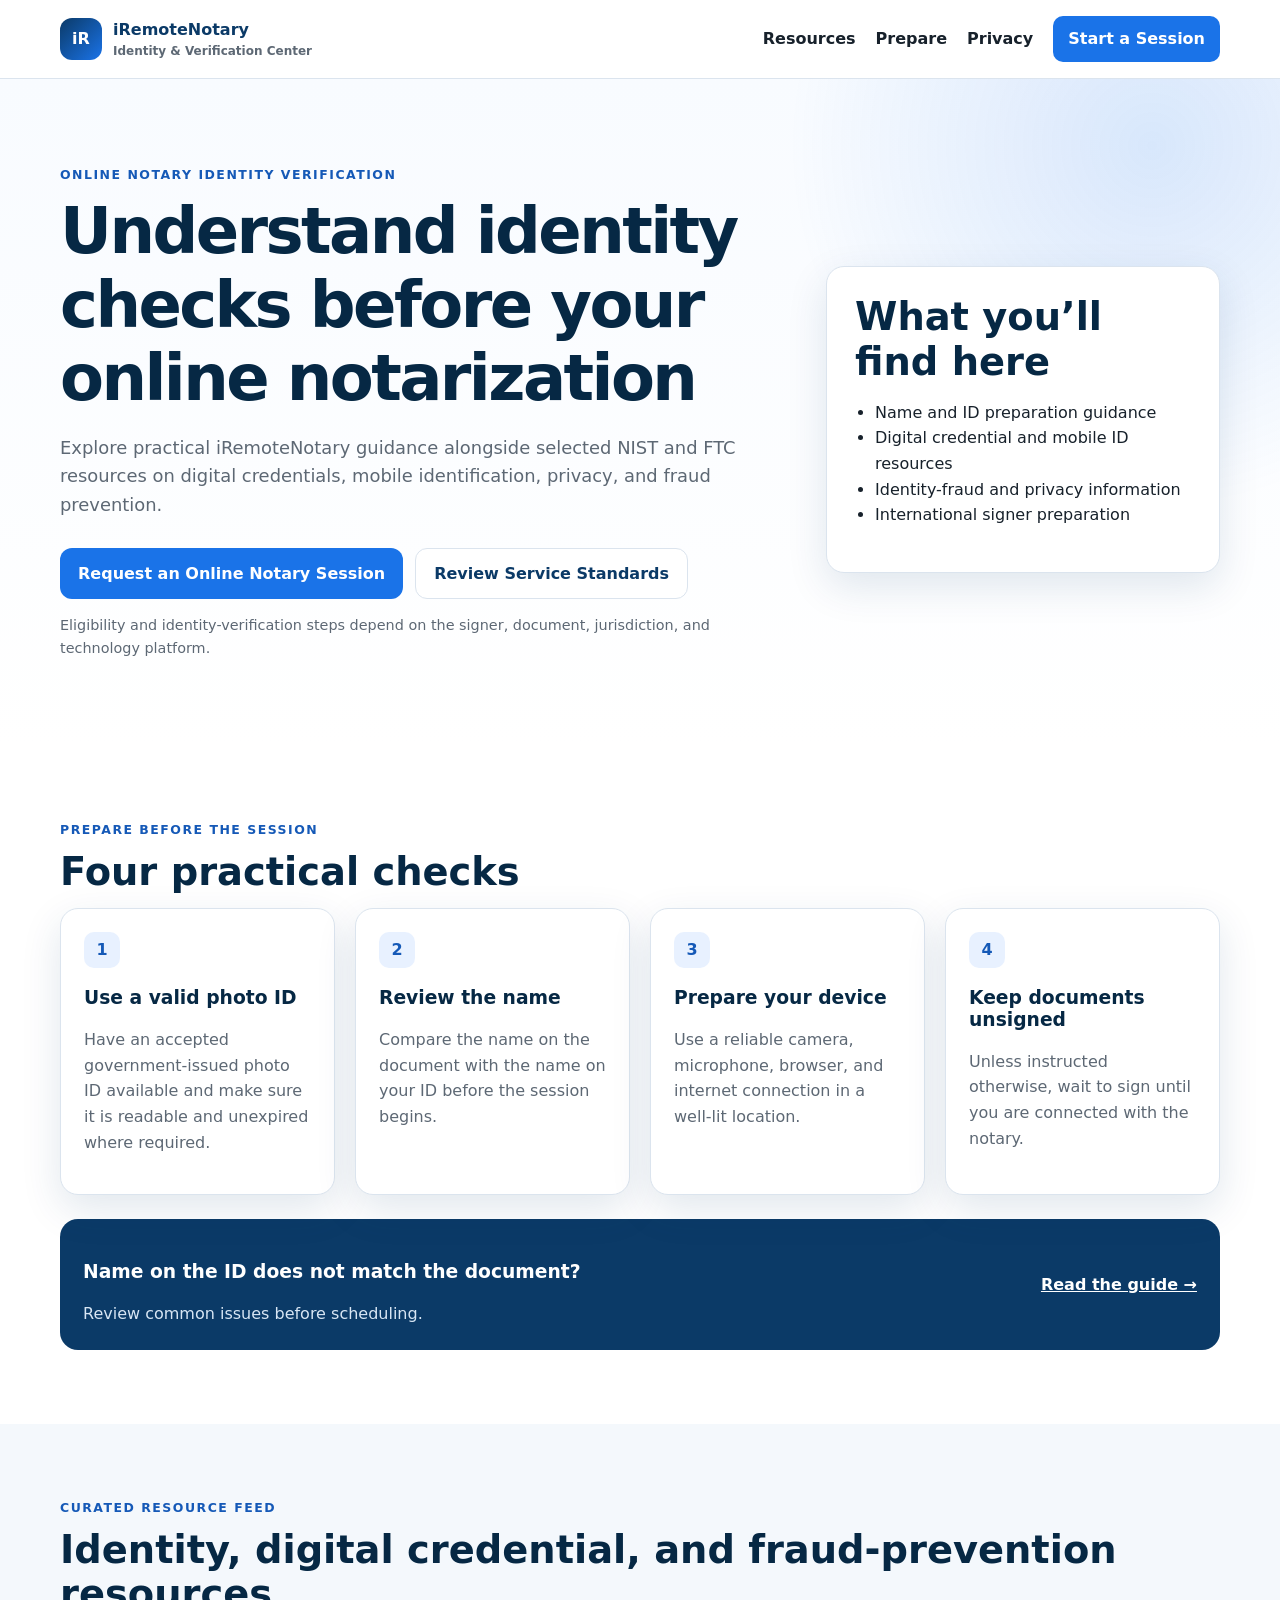
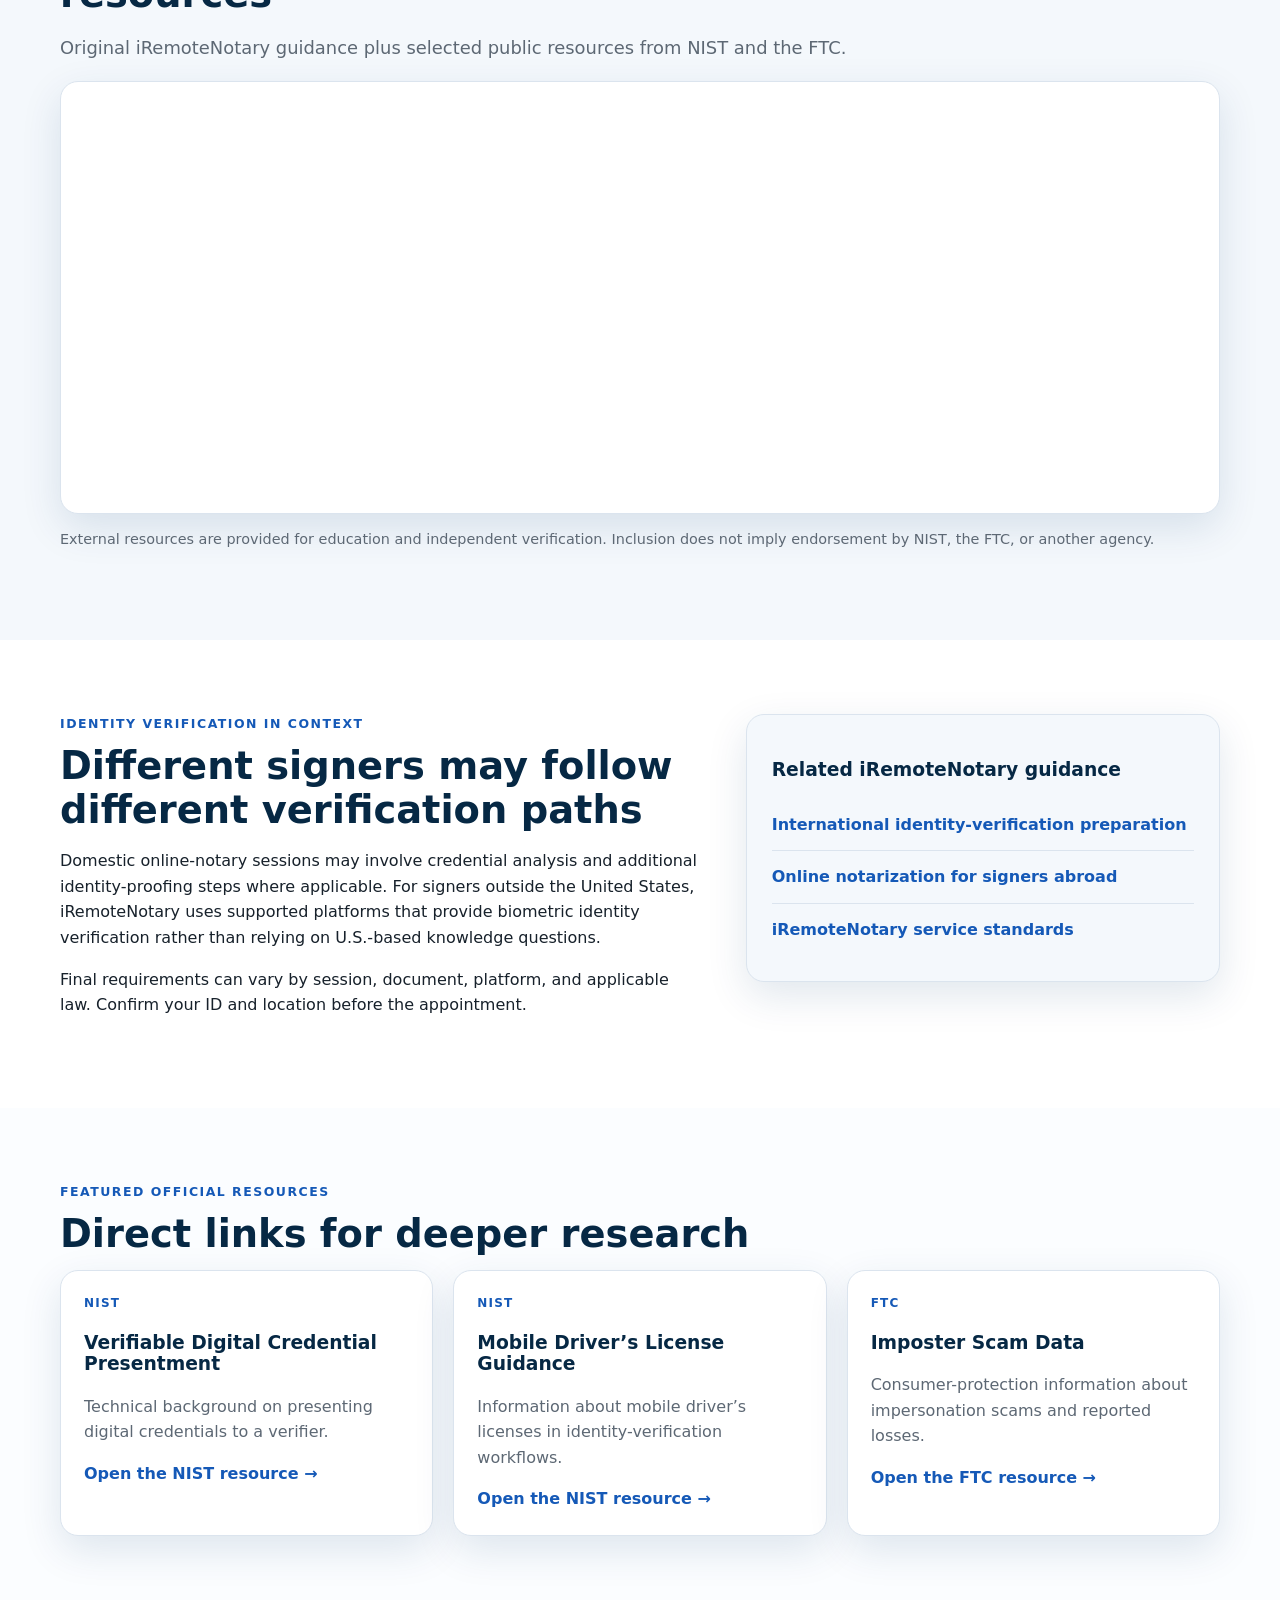
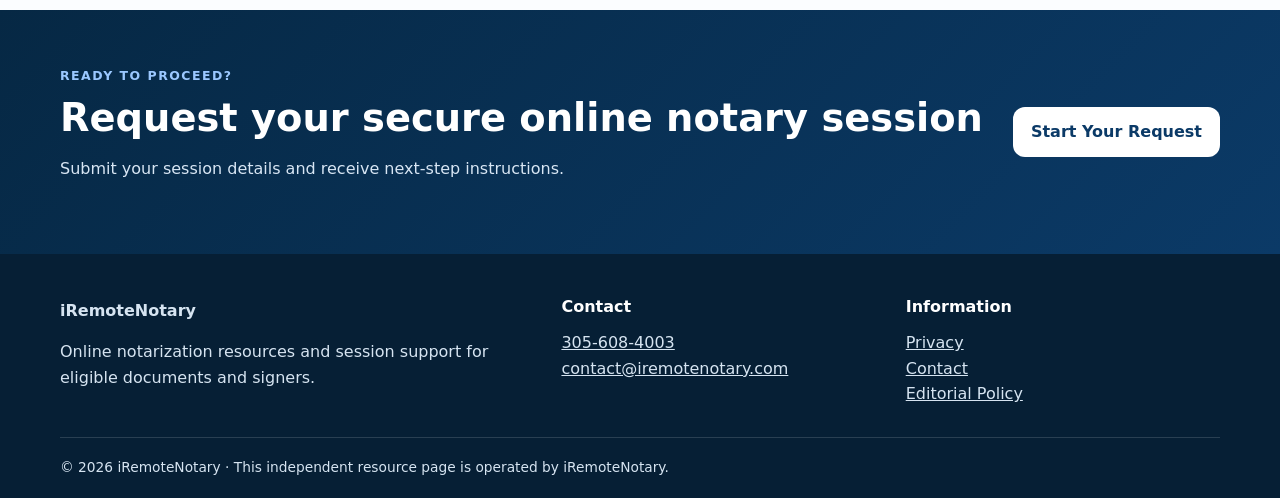
==== index.html @ 8f4cf766 "Recover live Netlify Identity Verification Center Co-authored-by: Cursor <cursoragent@cursor.com>" ====
<!doctype html>
<html lang="en">
<head>
<meta charset="utf-8"><meta name="viewport" content="width=device-width,initial-scale=1">
<title>Online Notary Identity Verification Resources | iRemoteNotary</title>
<meta name="description" content="Curated identity-verification, digital credential, fraud-prevention, and online-notary resources from iRemoteNotary, NIST, and the FTC.">
<meta name="robots" content="index,follow,max-image-preview:large"><link rel="canonical" href="https://iremotenotary-identity-verification.netlify.app/">
<meta property="og:type" content="website"><meta property="og:title" content="Online Notary Identity Verification Resources"><meta property="og:description" content="Curated online-notary identity, digital credential, and fraud-prevention resources."><meta property="og:url" content="https://iremotenotary-identity-verification.netlify.app/"><meta property="og:site_name" content="iRemoteNotary Identity & Verification Center">
<meta name="theme-color" content="#0b3a67"><link rel="icon" href="/favicon.svg" type="image/svg+xml"><link rel="stylesheet" href="/styles.css">
<script type='text/javascript' src='https://api.netlify.com/[base64]'></script><script type="application/ld+json">{"@context":"https://schema.org","@graph":[{"@type":"Organization","@id":"https://www.iremotenotary.com/#organization","name":"iRemoteNotary","url":"https://www.iremotenotary.com/","telephone":"+1-305-608-4003","email":"contact@iremotenotary.com"},{"@type":"CollectionPage","@id":"https://iremotenotary-identity-verification.netlify.app/#webpage","url":"https://iremotenotary-identity-verification.netlify.app/","name":"Online Notary Identity Verification Resources","description":"Curated identity-verification, digital credential, fraud-prevention, and online-notary resources.","publisher":{"@id":"https://www.iremotenotary.com/#organization"}}]}</script>
</head>
<body>
<a class="skip" href="#main">Skip to content</a>
<header><div class="wrap top"><a class="brand" href="https://www.iremotenotary.com/?utm_source=netlify&utm_medium=referral&utm_campaign=feedwalls_pilot_aug2026"><span>iR</span><b>iRemoteNotary<small>Identity & Verification Center</small></b></a><nav><a href="#resources">Resources</a><a href="#prepare">Prepare</a><a href="/privacy.html">Privacy</a><a class="pill" href="https://www.iremotenotary.com/start?utm_source=netlify&utm_medium=referral&utm_campaign=feedwalls_pilot_aug2026&utm_content=header_cta">Start a Session</a></nav></div></header>
<main id="main">
<section class="hero"><div class="wrap hero-grid"><div><p class="eyebrow">Online notary identity verification</p><h1>Understand identity checks before your online notarization</h1><p class="lead">Explore practical iRemoteNotary guidance alongside selected NIST and FTC resources on digital credentials, mobile identification, privacy, and fraud prevention.</p><div class="actions"><a class="button" href="https://www.iremotenotary.com/start?utm_source=netlify&utm_medium=referral&utm_campaign=feedwalls_pilot_aug2026&utm_content=hero_cta">Request an Online Notary Session</a><a class="button secondary" href="https://www.iremotenotary.com/notary-service-standards?utm_source=netlify&utm_medium=referral&utm_campaign=feedwalls_pilot_aug2026&utm_content=hero_standards">Review Service Standards</a></div><p class="fine">Eligibility and identity-verification steps depend on the signer, document, jurisdiction, and technology platform.</p></div><aside><h2>What you’ll find here</h2><ul><li>Name and ID preparation guidance</li><li>Digital credential and mobile ID resources</li><li>Identity-fraud and privacy information</li><li>International signer preparation</li></ul></aside></div></section>
<section id="prepare" class="section"><div class="wrap"><p class="eyebrow">Prepare before the session</p><h2>Four practical checks</h2><div class="grid four"><article><i>1</i><h3>Use a valid photo ID</h3><p>Have an accepted government-issued photo ID available and make sure it is readable and unexpired where required.</p></article><article><i>2</i><h3>Review the name</h3><p>Compare the name on the document with the name on your ID before the session begins.</p></article><article><i>3</i><h3>Prepare your device</h3><p>Use a reliable camera, microphone, browser, and internet connection in a well-lit location.</p></article><article><i>4</i><h3>Keep documents unsigned</h3><p>Unless instructed otherwise, wait to sign until you are connected with the notary.</p></article></div><div class="callout"><div><h3>Name on the ID does not match the document?</h3><p>Review common issues before scheduling.</p></div><a href="https://www.iremotenotary.com/resources/online-notary-guides/name-mismatch-id-document-online-notary?utm_source=netlify&utm_medium=referral&utm_campaign=feedwalls_pilot_aug2026&utm_content=name_mismatch">Read the guide →</a></div></div></section>
<section id="resources" class="section soft"><div class="wrap"><p class="eyebrow">Curated resource feed</p><h2>Identity, digital credential, and fraud-prevention resources</h2><p class="intro">Original iRemoteNotary guidance plus selected public resources from NIST and the FTC.</p><div class="widget"><iframe id="feedwalls-widget" src="https://feedwalls.online/app/titles_thumbnail.php?groupID=95969448&amp;displayItems=15&amp;skin=card&amp;accent=%231a73e8&amp;dark=auto&amp;radius=8&amp;compact=0" title="Online Notary Identity and Verification Resources" loading="lazy" referrerpolicy="strict-origin-when-cross-origin" style="border:0;width:99%;height:400px"></iframe></div><noscript><p>JavaScript is required to display the feed. Visit the <a href="https://www.iremotenotary.com/resources?utm_source=netlify&utm_medium=referral&utm_campaign=feedwalls_pilot_aug2026">iRemoteNotary Resource Center</a>.</p></noscript><p class="fine">External resources are provided for education and independent verification. Inclusion does not imply endorsement by NIST, the FTC, or another agency.</p></div></section>
<section class="section"><div class="wrap split"><div><p class="eyebrow">Identity verification in context</p><h2>Different signers may follow different verification paths</h2><p>Domestic online-notary sessions may involve credential analysis and additional identity-proofing steps where applicable. For signers outside the United States, iRemoteNotary uses supported platforms that provide biometric identity verification rather than relying on U.S.-based knowledge questions.</p><p>Final requirements can vary by session, document, platform, and applicable law. Confirm your ID and location before the appointment.</p></div><div class="links"><h3>Related iRemoteNotary guidance</h3><a href="https://www.iremotenotary.com/resources/international-notary-guides/international-signers-kba-challenges?utm_source=netlify&utm_medium=referral&utm_campaign=feedwalls_pilot_aug2026&utm_content=related_kba">International identity-verification preparation</a><a href="https://www.iremotenotary.com/international-online-notary?utm_source=netlify&utm_medium=referral&utm_campaign=feedwalls_pilot_aug2026&utm_content=related_international">Online notarization for signers abroad</a><a href="https://www.iremotenotary.com/notary-service-standards?utm_source=netlify&utm_medium=referral&utm_campaign=feedwalls_pilot_aug2026&utm_content=related_standards">iRemoteNotary service standards</a></div></div></section>
<section class="section official"><div class="wrap"><p class="eyebrow">Featured official resources</p><h2>Direct links for deeper research</h2><div class="grid three"><article><b class="source">NIST</b><h3>Verifiable Digital Credential Presentment</h3><p>Technical background on presenting digital credentials to a verifier.</p><a href="https://www.nist.gov/blogs/cybersecurity-insights/verifiable-digital-credential-presentment" target="_blank" rel="noopener noreferrer">Open the NIST resource →</a></article><article><b class="source">NIST</b><h3>Mobile Driver’s License Guidance</h3><p>Information about mobile driver’s licenses in identity-verification workflows.</p><a href="https://www.nist.gov/news-events/news/2026/03/nist-guidelines-implementing-mobile-drivers-licenses-financial-institutions" target="_blank" rel="noopener noreferrer">Open the NIST resource →</a></article><article><b class="source">FTC</b><h3>Imposter Scam Data</h3><p>Consumer-protection information about impersonation scams and reported losses.</p><a href="https://www.ftc.gov/news-events/news/press-releases/2026/06/ftc-data-show-people-reported-losing-3-point-5-billion-imposter-scams-2025" target="_blank" rel="noopener noreferrer">Open the FTC resource →</a></article></div></div></section>
<section class="bottom"><div class="wrap bottom-inner"><div><p class="eyebrow light">Ready to proceed?</p><h2>Request your secure online notary session</h2><p>Submit your session details and receive next-step instructions.</p></div><a class="button white" href="https://www.iremotenotary.com/start?utm_source=netlify&utm_medium=referral&utm_campaign=feedwalls_pilot_aug2026&utm_content=bottom_cta">Start Your Request</a></div></section>
</main>
<footer><div class="wrap foot"><div><b>iRemoteNotary</b><p>Online notarization resources and session support for eligible documents and signers.</p></div><div><h2>Contact</h2><a href="tel:+13056084003">305-608-4003</a><a href="mailto:contact@iremotenotary.com">contact@iremotenotary.com</a></div><div><h2>Information</h2><a href="/privacy.html">Privacy</a><a href="/contact.html">Contact</a><a href="https://www.iremotenotary.com/editorial-policy?utm_source=netlify&utm_medium=referral&utm_campaign=feedwalls_pilot_aug2026">Editorial Policy</a></div></div><div class="wrap copyright">© 2026 iRemoteNotary · This independent resource page is operated by iRemoteNotary.</div></footer>
<script>(()=>{const f=document.getElementById('feedwalls-widget');const ok=new Set(['https://feedwalls.online','https://www.feedwalls.online']);addEventListener('message',e=>{if(!ok.has(e.origin)||!e.data||e.data.type!=='feedwalls:height')return;const h=Number(e.data.h);if(Number.isFinite(h))f.style.height=Math.max(360,Math.min(h,5000))+'px';});})();</script>
</body></html>
---- styles.css ----
:root{--navy:#0b3a67;--dark:#062844;--blue:#1a73e8;--ink:#17212b;--muted:#5d6874;--line:#dbe4ee;--soft:#f4f8fc;--r:18px;--shadow:0 14px 40px rgba(11,58,103,.12)}*{box-sizing:border-box}html{scroll-behavior:smooth}body{margin:0;font-family:Inter,ui-sans-serif,system-ui,-apple-system,"Segoe UI",sans-serif;color:var(--ink);line-height:1.6}a{color:#1559b7}.wrap{width:min(1160px,calc(100% - 40px));margin:auto}.skip{position:absolute;left:-999px}.skip:focus{left:8px;top:8px;background:#fff;padding:8px;z-index:99}header{position:sticky;top:0;z-index:10;background:rgba(255,255,255,.96);border-bottom:1px solid var(--line);backdrop-filter:blur(10px)}.top{min-height:78px;display:flex;justify-content:space-between;align-items:center;gap:24px}.brand{display:flex;gap:11px;align-items:center;text-decoration:none;color:var(--navy)}.brand>span{width:42px;height:42px;display:grid;place-items:center;border-radius:12px;background:linear-gradient(135deg,var(--navy),var(--blue));color:#fff;font-weight:900}.brand small{display:block;color:var(--muted);font-size:.75rem}.top nav{display:flex;align-items:center;gap:20px}.top nav a{text-decoration:none;color:var(--ink);font-weight:700}.top nav .pill{background:var(--blue);color:#fff;padding:10px 15px;border-radius:10px}.hero{padding:86px 0 72px;background:radial-gradient(circle at 90% 10%,rgba(26,115,232,.15),transparent 28%),linear-gradient(#f8fbff,#fff)}.hero-grid{display:grid;grid-template-columns:1.45fr .8fr;gap:52px;align-items:center}.eyebrow{margin:0 0 10px;color:#1559b7;font-size:.78rem;font-weight:900;letter-spacing:.12em;text-transform:uppercase}h1,h2,h3{color:var(--dark);line-height:1.15}h1{margin:0;font-size:clamp(2.4rem,5vw,4.35rem);letter-spacing:-.04em}h2{font-size:clamp(1.8rem,3vw,2.65rem);margin:0 0 14px}.lead,.intro{color:var(--muted);font-size:1.12rem}.actions{display:flex;flex-wrap:wrap;gap:12px;margin:28px 0 14px}.button{display:inline-flex;justify-content:center;align-items:center;padding:12px 18px;min-height:48px;border-radius:12px;background:var(--blue);color:#fff;text-decoration:none;font-weight:800}.button.secondary{background:#fff;color:var(--navy);border:1px solid var(--line)}.fine{font-size:.9rem;color:var(--muted)}aside,.widget,.grid article,.links{background:#fff;border:1px solid var(--line);border-radius:var(--r);box-shadow:var(--shadow)}aside{padding:28px}aside ul{padding-left:20px}.section{padding:74px 0}.soft{background:var(--soft)}.grid{display:grid;gap:20px}.grid.four{grid-template-columns:repeat(4,1fr)}.grid.three{grid-template-columns:repeat(3,1fr)}.grid article{padding:23px}.grid i{display:grid;place-items:center;width:36px;height:36px;border-radius:10px;background:#e8f1ff;color:#1559b7;font-style:normal;font-weight:900;margin-bottom:16px}.grid p{color:var(--muted)}.callout{margin-top:24px;padding:23px;border-radius:var(--r);background:var(--navy);color:#fff;display:flex;align-items:center;justify-content:space-between;gap:24px}.callout h3{color:#fff}.callout p{margin:0;color:#d8e6f4}.callout a{color:#fff;font-weight:800}.widget{padding:12px;overflow:hidden}.split{display:grid;grid-template-columns:1.15fr .85fr;gap:44px;align-items:start}.links{padding:25px;background:var(--soft)}.links a{display:block;padding:13px 0;border-bottom:1px solid var(--line);text-decoration:none;font-weight:750}.links a:last-child{border:0}.official{background:#fbfdff}.source{display:block;color:#1559b7;font-size:.75rem;letter-spacing:.1em;margin-bottom:10px}.grid article a{font-weight:800;text-decoration:none}.bottom{padding:56px 0;background:linear-gradient(135deg,var(--dark),var(--navy));color:#fff}.bottom-inner{display:flex;justify-content:space-between;align-items:center;gap:30px}.bottom h2{color:#fff}.bottom p{color:#d8e6f4}.eyebrow.light{color:#9bc8ff}.button.white{background:#fff;color:var(--navy)}footer{padding:44px 0 20px;background:#061f35;color:#d6e4f1}.foot{display:grid;grid-template-columns:1.2fr .8fr .8fr;gap:30px}.foot h2{font-size:1rem;color:#fff}.foot a{display:block;color:#d6e4f1}.copyright{margin-top:30px;padding-top:18px;border-top:1px solid rgba(255,255,255,.14);font-size:.86rem}.page-hero{padding:58px 0 34px;background:var(--soft)}.prose{max-width:820px}.prose h2{margin-top:32px}@media(max-width:980px){.hero-grid,.split{grid-template-columns:1fr}.grid.four{grid-template-columns:repeat(2,1fr)}.grid.three{grid-template-columns:1fr}.top nav a:not(.pill){display:none}}@media(max-width:620px){.wrap{width:min(100% - 26px,1160px)}.brand small{display:none}.hero{padding-top:54px}.grid.four{grid-template-columns:1fr}.callout,.bottom-inner{align-items:stretch;flex-direction:column}.foot{grid-template-columns:1fr}}
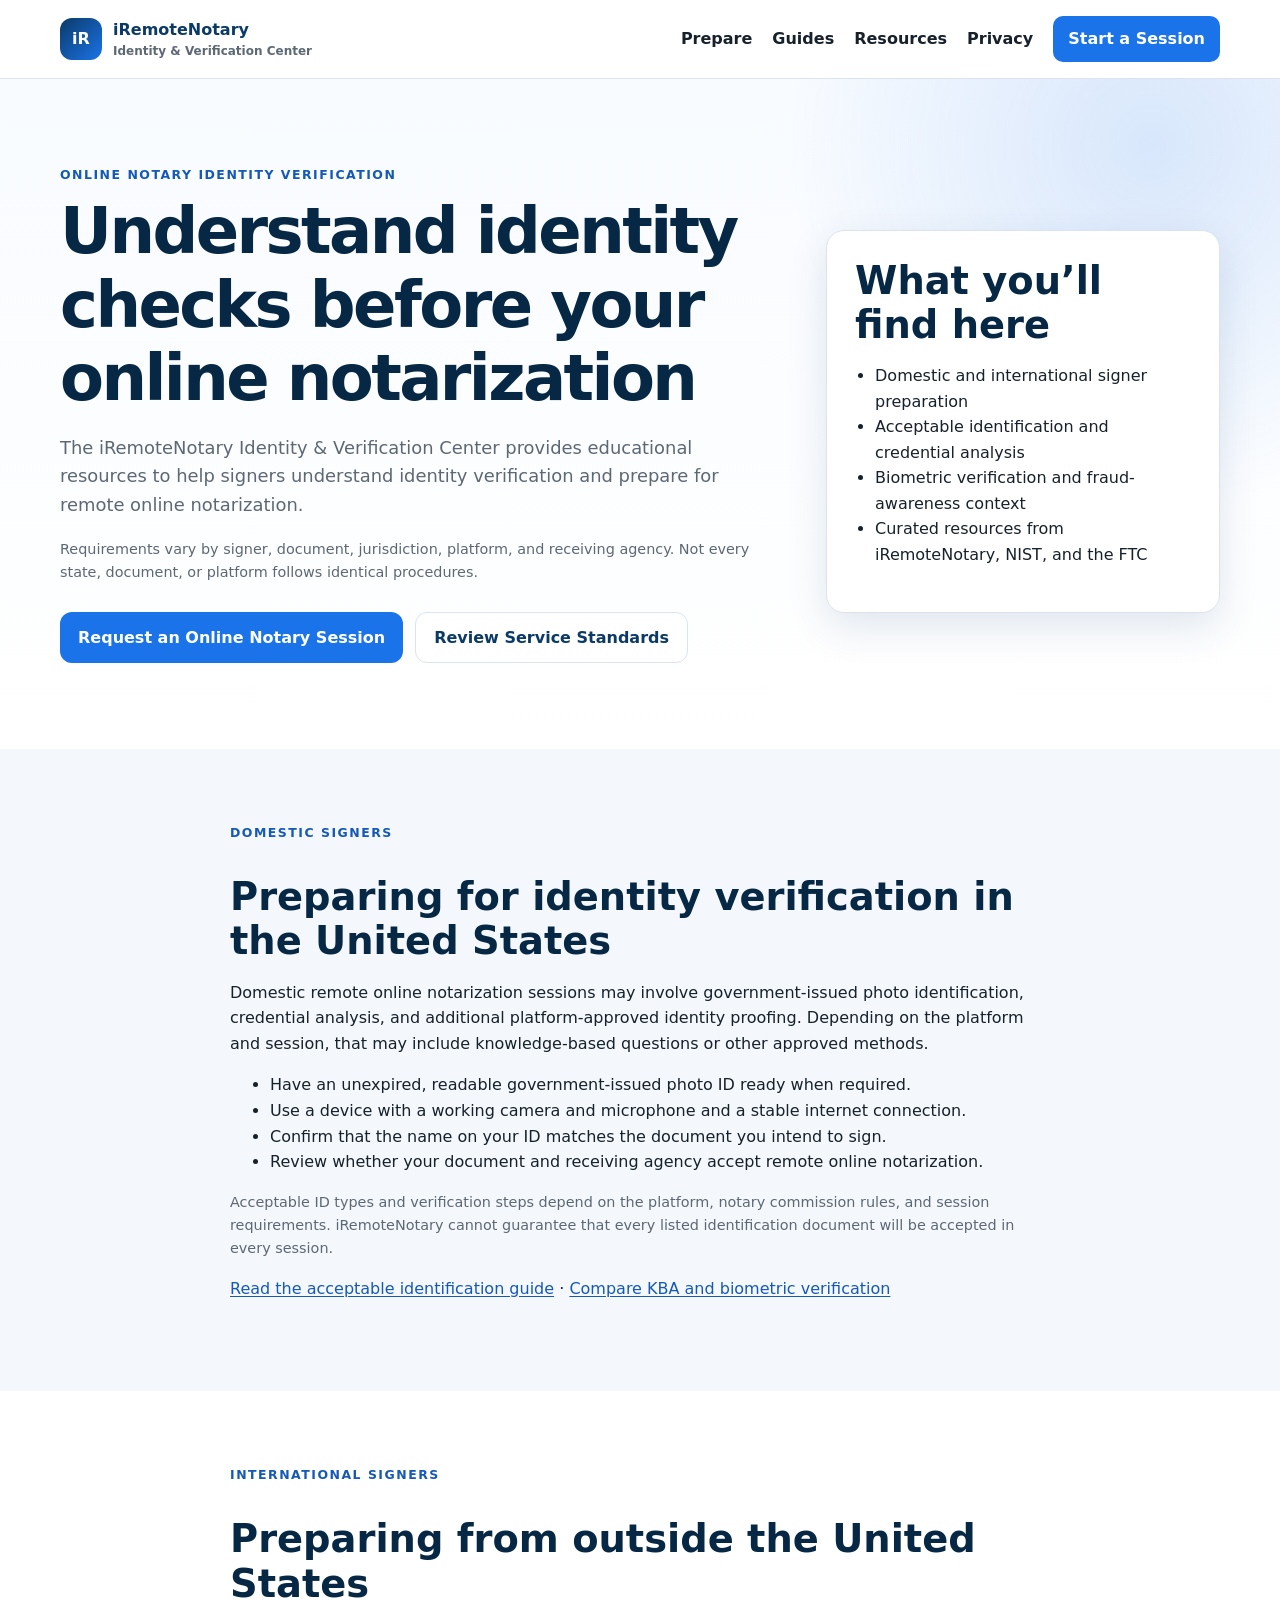
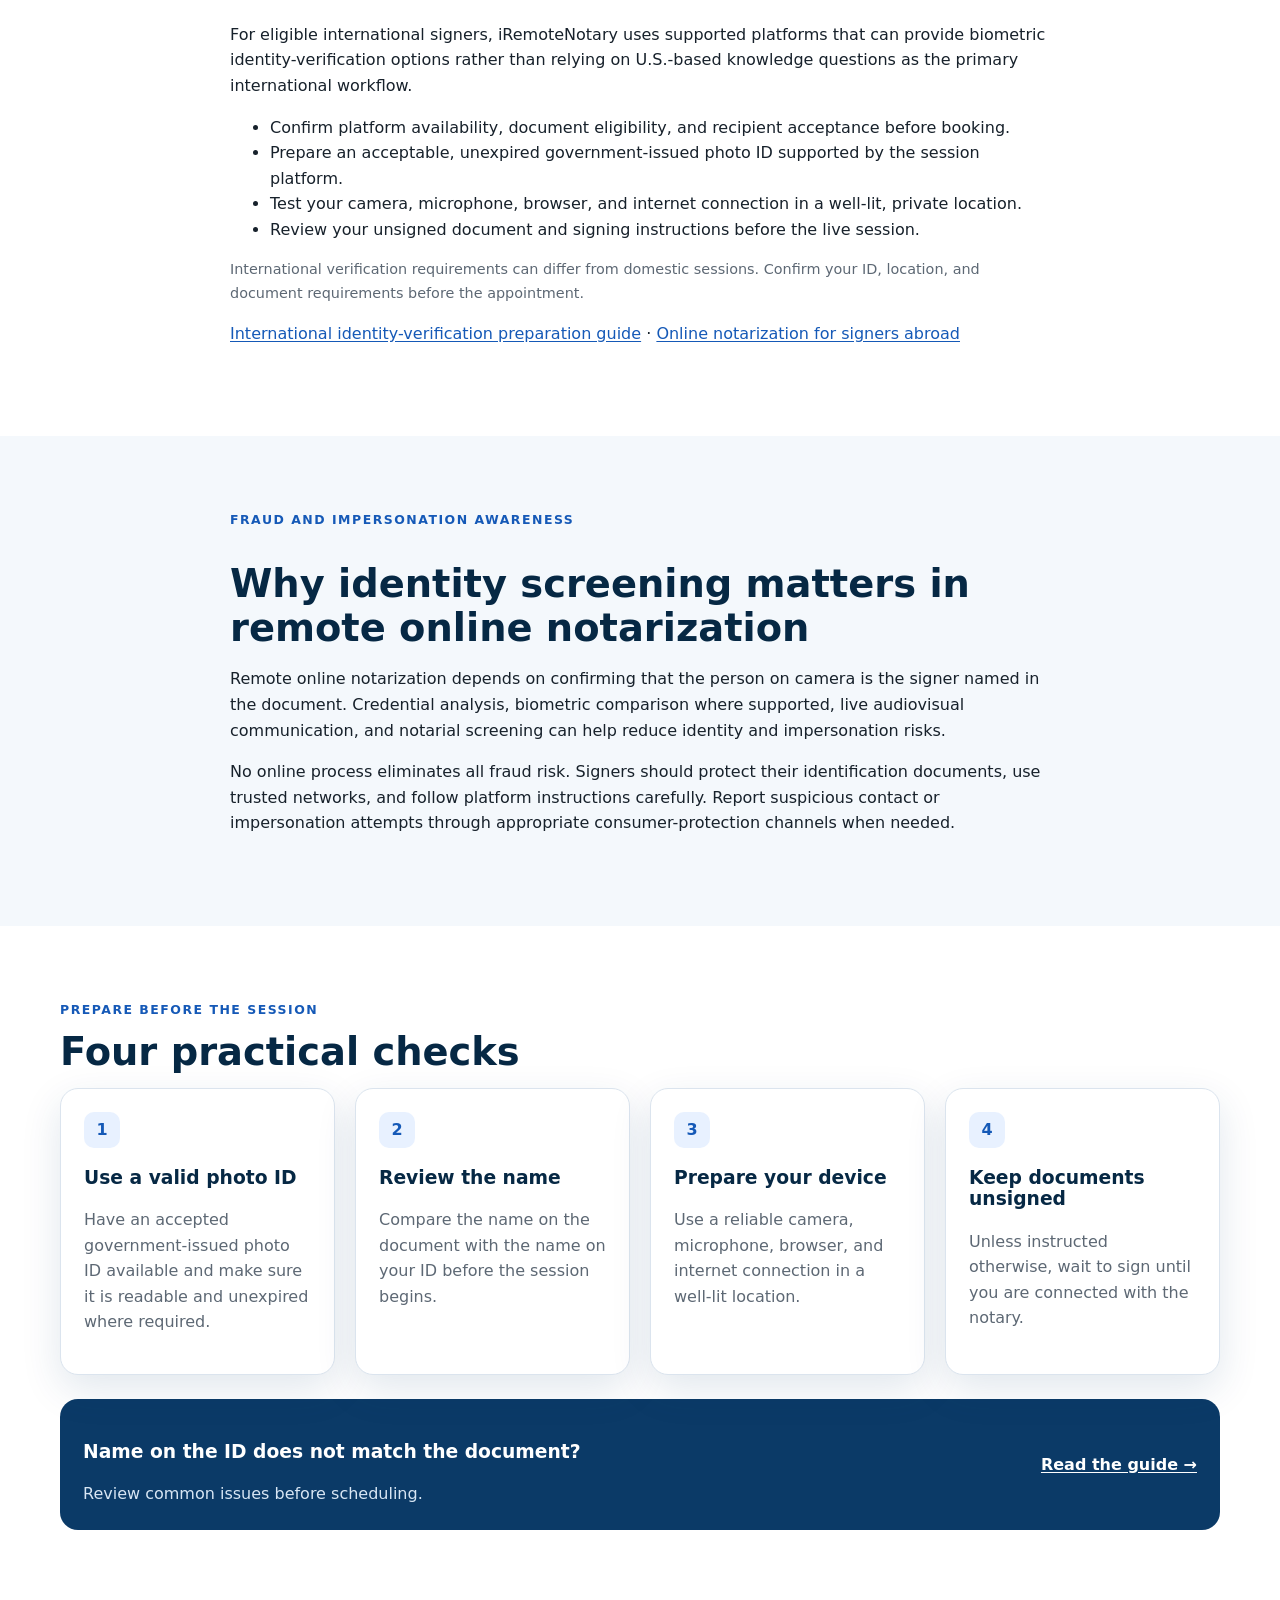
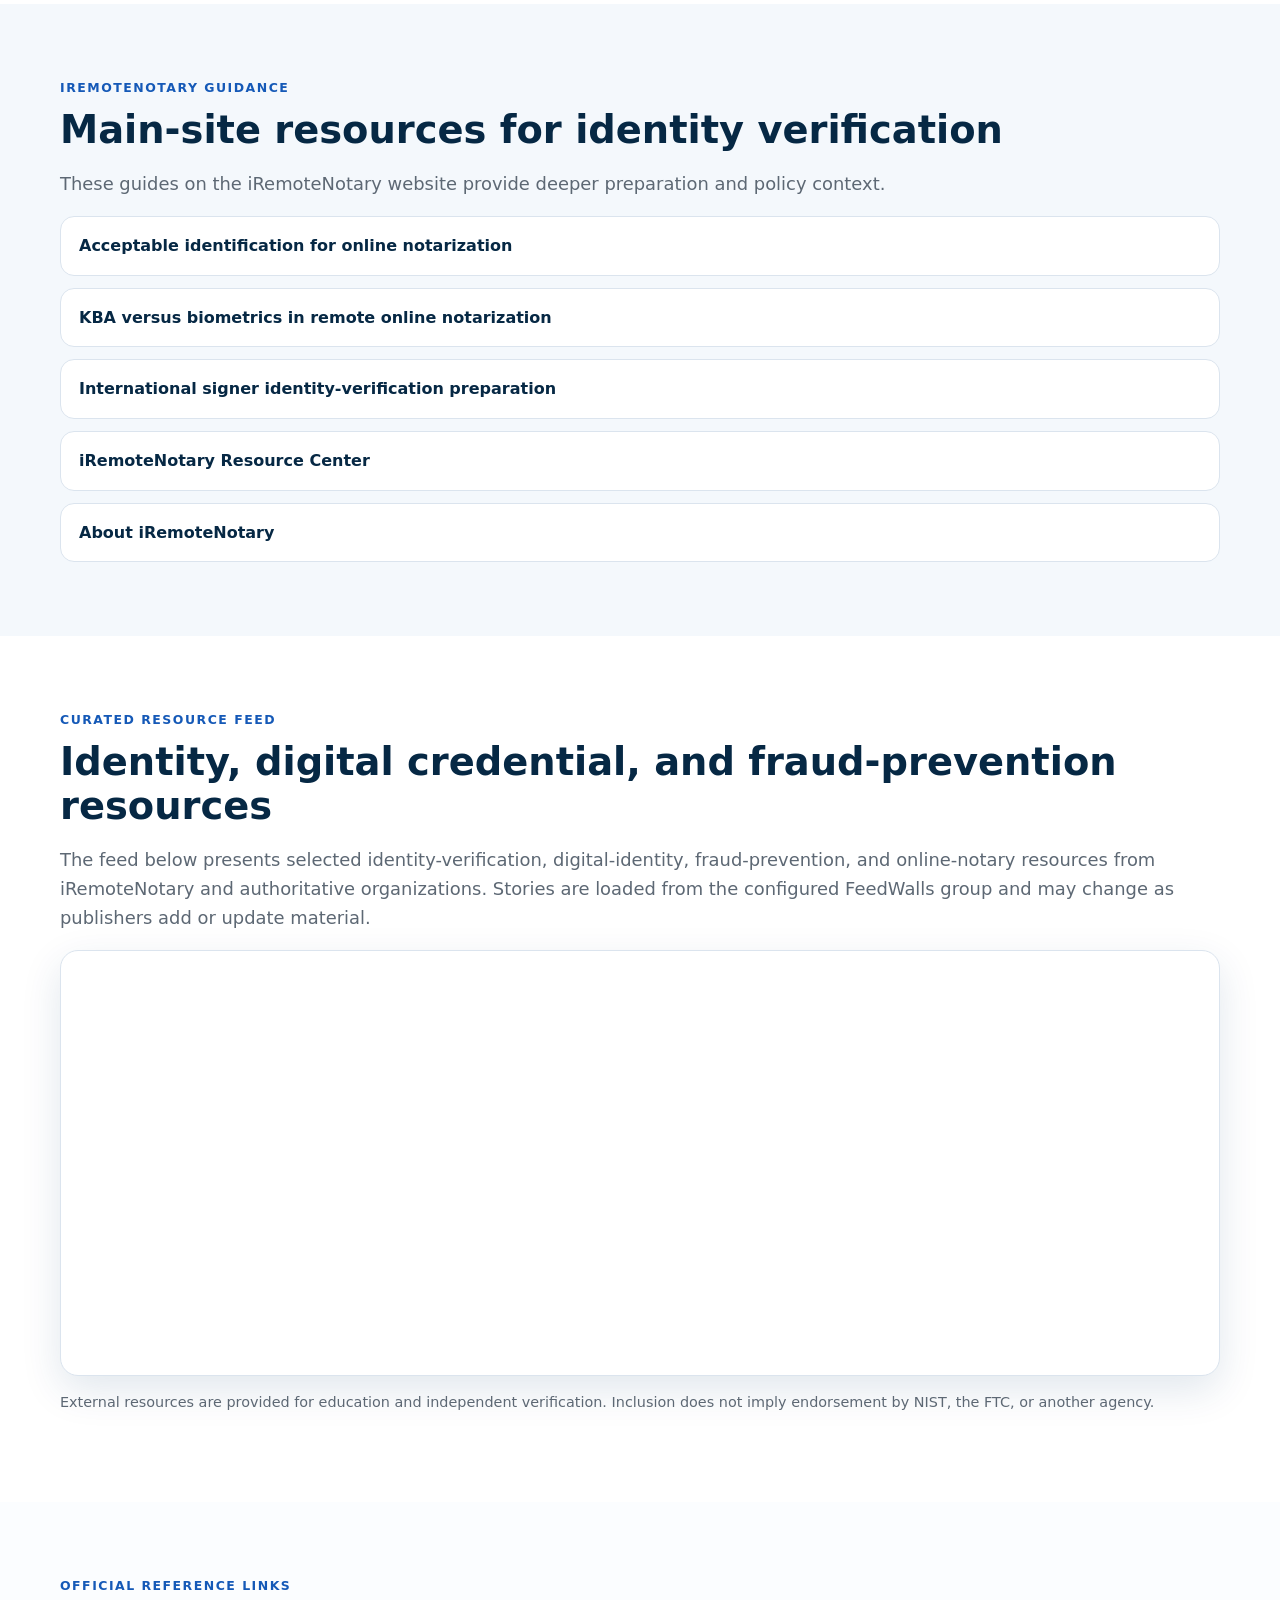
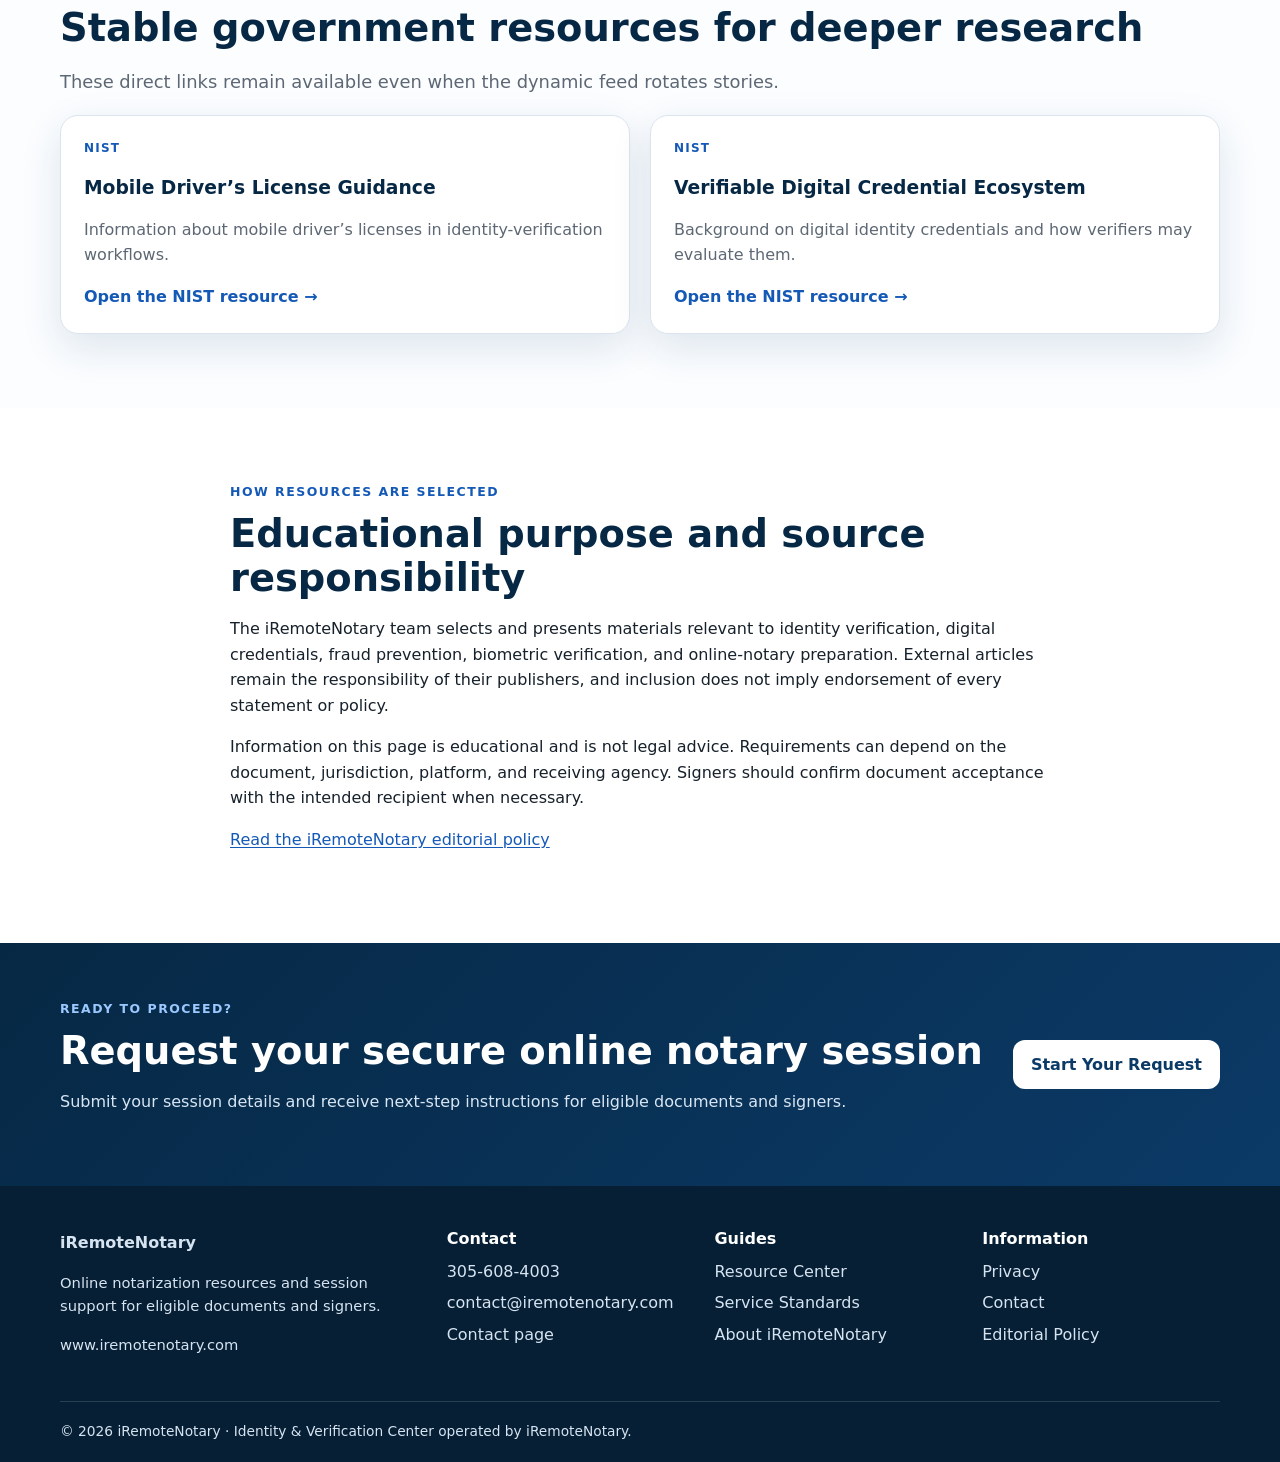
==== commit 5dbdad71: "Improve Identity Verification Center content and technical quality Co-authored-by: Cursor <cursorage" ====
--- a/index.html
+++ b/index.html
@@ -1,25 +1,293 @@
 <!doctype html>
 <html lang="en">
 <head>
-<meta charset="utf-8"><meta name="viewport" content="width=device-width,initial-scale=1">
-<title>Online Notary Identity Verification Resources | iRemoteNotary</title>
-<meta name="description" content="Curated identity-verification, digital credential, fraud-prevention, and online-notary resources from iRemoteNotary, NIST, and the FTC.">
-<meta name="robots" content="index,follow,max-image-preview:large"><link rel="canonical" href="https://iremotenotary-identity-verification.netlify.app/">
-<meta property="og:type" content="website"><meta property="og:title" content="Online Notary Identity Verification Resources"><meta property="og:description" content="Curated online-notary identity, digital credential, and fraud-prevention resources."><meta property="og:url" content="https://iremotenotary-identity-verification.netlify.app/"><meta property="og:site_name" content="iRemoteNotary Identity & Verification Center">
-<meta name="theme-color" content="#0b3a67"><link rel="icon" href="/favicon.svg" type="image/svg+xml"><link rel="stylesheet" href="/styles.css">
-<script type='text/javascript' src='https://api.netlify.com/[base64]'></script><script type="application/ld+json">{"@context":"https://schema.org","@graph":[{"@type":"Organization","@id":"https://www.iremotenotary.com/#organization","name":"iRemoteNotary","url":"https://www.iremotenotary.com/","telephone":"+1-305-608-4003","email":"contact@iremotenotary.com"},{"@type":"CollectionPage","@id":"https://iremotenotary-identity-verification.netlify.app/#webpage","url":"https://iremotenotary-identity-verification.netlify.app/","name":"Online Notary Identity Verification Resources","description":"Curated identity-verification, digital credential, fraud-prevention, and online-notary resources.","publisher":{"@id":"https://www.iremotenotary.com/#organization"}}]}</script>
+  <meta charset="utf-8">
+  <meta name="viewport" content="width=device-width, initial-scale=1">
+  <title>Online Notary Identity Verification Resources | iRemoteNotary</title>
+  <meta name="description" content="Educational identity-verification resources for remote online notarization, including domestic and international signer preparation, fraud awareness, and curated guides from iRemoteNotary and authoritative sources.">
+  <meta name="robots" content="index,follow,max-image-preview:large">
+  <link rel="canonical" href="https://iremotenotary-identity-verification.netlify.app/">
+  <meta property="og:type" content="website">
+  <meta property="og:title" content="Online Notary Identity Verification Resources">
+  <meta property="og:description" content="Educational resources on identity verification, digital credentials, and signer preparation for remote online notarization.">
+  <meta property="og:url" content="https://iremotenotary-identity-verification.netlify.app/">
+  <meta property="og:site_name" content="iRemoteNotary Identity &amp; Verification Center">
+  <meta name="twitter:card" content="summary">
+  <meta name="twitter:title" content="Online Notary Identity Verification Resources | iRemoteNotary">
+  <meta name="twitter:description" content="Prepare for remote online notarization with identity-verification guidance from iRemoteNotary and selected authoritative resources.">
+  <meta name="theme-color" content="#0b3a67">
+  <link rel="icon" href="/favicon.svg" type="image/svg+xml">
+  <link rel="stylesheet" href="/styles.css">
+  <script type="application/ld+json">
+  {
+    "@context": "https://schema.org",
+    "@graph": [
+      {
+        "@type": "Organization",
+        "@id": "https://www.iremotenotary.com/#organization",
+        "name": "iRemoteNotary",
+        "url": "https://www.iremotenotary.com/",
+        "telephone": "+1-305-608-4003",
+        "email": "contact@iremotenotary.com"
+      },
+      {
+        "@type": "CollectionPage",
+        "@id": "https://iremotenotary-identity-verification.netlify.app/#webpage",
+        "url": "https://iremotenotary-identity-verification.netlify.app/",
+        "name": "Online Notary Identity Verification Resources",
+        "description": "Educational identity-verification resources for remote online notarization.",
+        "isPartOf": {
+          "@type": "WebSite",
+          "name": "iRemoteNotary Identity & Verification Center",
+          "url": "https://iremotenotary-identity-verification.netlify.app/"
+        },
+        "publisher": { "@id": "https://www.iremotenotary.com/#organization" }
+      }
+    ]
+  }
+  </script>
 </head>
 <body>
-<a class="skip" href="#main">Skip to content</a>
-<header><div class="wrap top"><a class="brand" href="https://www.iremotenotary.com/?utm_source=netlify&utm_medium=referral&utm_campaign=feedwalls_pilot_aug2026"><span>iR</span><b>iRemoteNotary<small>Identity & Verification Center</small></b></a><nav><a href="#resources">Resources</a><a href="#prepare">Prepare</a><a href="/privacy.html">Privacy</a><a class="pill" href="https://www.iremotenotary.com/start?utm_source=netlify&utm_medium=referral&utm_campaign=feedwalls_pilot_aug2026&utm_content=header_cta">Start a Session</a></nav></div></header>
-<main id="main">
-<section class="hero"><div class="wrap hero-grid"><div><p class="eyebrow">Online notary identity verification</p><h1>Understand identity checks before your online notarization</h1><p class="lead">Explore practical iRemoteNotary guidance alongside selected NIST and FTC resources on digital credentials, mobile identification, privacy, and fraud prevention.</p><div class="actions"><a class="button" href="https://www.iremotenotary.com/start?utm_source=netlify&utm_medium=referral&utm_campaign=feedwalls_pilot_aug2026&utm_content=hero_cta">Request an Online Notary Session</a><a class="button secondary" href="https://www.iremotenotary.com/notary-service-standards?utm_source=netlify&utm_medium=referral&utm_campaign=feedwalls_pilot_aug2026&utm_content=hero_standards">Review Service Standards</a></div><p class="fine">Eligibility and identity-verification steps depend on the signer, document, jurisdiction, and technology platform.</p></div><aside><h2>What you’ll find here</h2><ul><li>Name and ID preparation guidance</li><li>Digital credential and mobile ID resources</li><li>Identity-fraud and privacy information</li><li>International signer preparation</li></ul></aside></div></section>
-<section id="prepare" class="section"><div class="wrap"><p class="eyebrow">Prepare before the session</p><h2>Four practical checks</h2><div class="grid four"><article><i>1</i><h3>Use a valid photo ID</h3><p>Have an accepted government-issued photo ID available and make sure it is readable and unexpired where required.</p></article><article><i>2</i><h3>Review the name</h3><p>Compare the name on the document with the name on your ID before the session begins.</p></article><article><i>3</i><h3>Prepare your device</h3><p>Use a reliable camera, microphone, browser, and internet connection in a well-lit location.</p></article><article><i>4</i><h3>Keep documents unsigned</h3><p>Unless instructed otherwise, wait to sign until you are connected with the notary.</p></article></div><div class="callout"><div><h3>Name on the ID does not match the document?</h3><p>Review common issues before scheduling.</p></div><a href="https://www.iremotenotary.com/resources/online-notary-guides/name-mismatch-id-document-online-notary?utm_source=netlify&utm_medium=referral&utm_campaign=feedwalls_pilot_aug2026&utm_content=name_mismatch">Read the guide →</a></div></div></section>
-<section id="resources" class="section soft"><div class="wrap"><p class="eyebrow">Curated resource feed</p><h2>Identity, digital credential, and fraud-prevention resources</h2><p class="intro">Original iRemoteNotary guidance plus selected public resources from NIST and the FTC.</p><div class="widget"><iframe id="feedwalls-widget" src="https://feedwalls.online/app/titles_thumbnail.php?groupID=95969448&amp;displayItems=15&amp;skin=card&amp;accent=%231a73e8&amp;dark=auto&amp;radius=8&amp;compact=0" title="Online Notary Identity and Verification Resources" loading="lazy" referrerpolicy="strict-origin-when-cross-origin" style="border:0;width:99%;height:400px"></iframe></div><noscript><p>JavaScript is required to display the feed. Visit the <a href="https://www.iremotenotary.com/resources?utm_source=netlify&utm_medium=referral&utm_campaign=feedwalls_pilot_aug2026">iRemoteNotary Resource Center</a>.</p></noscript><p class="fine">External resources are provided for education and independent verification. Inclusion does not imply endorsement by NIST, the FTC, or another agency.</p></div></section>
-<section class="section"><div class="wrap split"><div><p class="eyebrow">Identity verification in context</p><h2>Different signers may follow different verification paths</h2><p>Domestic online-notary sessions may involve credential analysis and additional identity-proofing steps where applicable. For signers outside the United States, iRemoteNotary uses supported platforms that provide biometric identity verification rather than relying on U.S.-based knowledge questions.</p><p>Final requirements can vary by session, document, platform, and applicable law. Confirm your ID and location before the appointment.</p></div><div class="links"><h3>Related iRemoteNotary guidance</h3><a href="https://www.iremotenotary.com/resources/international-notary-guides/international-signers-kba-challenges?utm_source=netlify&utm_medium=referral&utm_campaign=feedwalls_pilot_aug2026&utm_content=related_kba">International identity-verification preparation</a><a href="https://www.iremotenotary.com/international-online-notary?utm_source=netlify&utm_medium=referral&utm_campaign=feedwalls_pilot_aug2026&utm_content=related_international">Online notarization for signers abroad</a><a href="https://www.iremotenotary.com/notary-service-standards?utm_source=netlify&utm_medium=referral&utm_campaign=feedwalls_pilot_aug2026&utm_content=related_standards">iRemoteNotary service standards</a></div></div></section>
-<section class="section official"><div class="wrap"><p class="eyebrow">Featured official resources</p><h2>Direct links for deeper research</h2><div class="grid three"><article><b class="source">NIST</b><h3>Verifiable Digital Credential Presentment</h3><p>Technical background on presenting digital credentials to a verifier.</p><a href="https://www.nist.gov/blogs/cybersecurity-insights/verifiable-digital-credential-presentment" target="_blank" rel="noopener noreferrer">Open the NIST resource →</a></article><article><b class="source">NIST</b><h3>Mobile Driver’s License Guidance</h3><p>Information about mobile driver’s licenses in identity-verification workflows.</p><a href="https://www.nist.gov/news-events/news/2026/03/nist-guidelines-implementing-mobile-drivers-licenses-financial-institutions" target="_blank" rel="noopener noreferrer">Open the NIST resource →</a></article><article><b class="source">FTC</b><h3>Imposter Scam Data</h3><p>Consumer-protection information about impersonation scams and reported losses.</p><a href="https://www.ftc.gov/news-events/news/press-releases/2026/06/ftc-data-show-people-reported-losing-3-point-5-billion-imposter-scams-2025" target="_blank" rel="noopener noreferrer">Open the FTC resource →</a></article></div></div></section>
-<section class="bottom"><div class="wrap bottom-inner"><div><p class="eyebrow light">Ready to proceed?</p><h2>Request your secure online notary session</h2><p>Submit your session details and receive next-step instructions.</p></div><a class="button white" href="https://www.iremotenotary.com/start?utm_source=netlify&utm_medium=referral&utm_campaign=feedwalls_pilot_aug2026&utm_content=bottom_cta">Start Your Request</a></div></section>
-</main>
-<footer><div class="wrap foot"><div><b>iRemoteNotary</b><p>Online notarization resources and session support for eligible documents and signers.</p></div><div><h2>Contact</h2><a href="tel:+13056084003">305-608-4003</a><a href="mailto:contact@iremotenotary.com">contact@iremotenotary.com</a></div><div><h2>Information</h2><a href="/privacy.html">Privacy</a><a href="/contact.html">Contact</a><a href="https://www.iremotenotary.com/editorial-policy?utm_source=netlify&utm_medium=referral&utm_campaign=feedwalls_pilot_aug2026">Editorial Policy</a></div></div><div class="wrap copyright">© 2026 iRemoteNotary · This independent resource page is operated by iRemoteNotary.</div></footer>
-<script>(()=>{const f=document.getElementById('feedwalls-widget');const ok=new Set(['https://feedwalls.online','https://www.feedwalls.online']);addEventListener('message',e=>{if(!ok.has(e.origin)||!e.data||e.data.type!=='feedwalls:height')return;const h=Number(e.data.h);if(Number.isFinite(h))f.style.height=Math.max(360,Math.min(h,5000))+'px';});})();</script>
-</body></html>+  <a class="skip" href="#main">Skip to content</a>
+
+  <header>
+    <div class="wrap top">
+      <a class="brand" href="https://www.iremotenotary.com/?utm_source=netlify&amp;utm_medium=feedwall&amp;utm_campaign=identity_verification_center&amp;utm_content=header_brand">
+        <span>iR</span>
+        <b>iRemoteNotary<small>Identity &amp; Verification Center</small></b>
+      </a>
+      <nav aria-label="Primary">
+        <a href="#prepare">Prepare</a>
+        <a href="#guides">Guides</a>
+        <a href="#resources">Resources</a>
+        <a href="/privacy.html">Privacy</a>
+        <a class="pill" href="https://www.iremotenotary.com/start?utm_source=netlify&amp;utm_medium=feedwall&amp;utm_campaign=identity_verification_center&amp;utm_content=start_session">Start a Session</a>
+      </nav>
+    </div>
+  </header>
+
+  <main id="main">
+    <section class="hero">
+      <div class="wrap hero-grid">
+        <div>
+          <p class="eyebrow">Online notary identity verification</p>
+          <h1>Understand identity checks before your online notarization</h1>
+          <p class="lead">The iRemoteNotary Identity &amp; Verification Center provides educational resources to help signers understand identity verification and prepare for remote online notarization.</p>
+          <p class="fine">Requirements vary by signer, document, jurisdiction, platform, and receiving agency. Not every state, document, or platform follows identical procedures.</p>
+          <div class="actions">
+            <a class="button" href="https://www.iremotenotary.com/start?utm_source=netlify&amp;utm_medium=feedwall&amp;utm_campaign=identity_verification_center&amp;utm_content=start_session">Request an Online Notary Session</a>
+            <a class="button secondary" href="https://www.iremotenotary.com/notary-service-standards?utm_source=netlify&amp;utm_medium=feedwall&amp;utm_campaign=identity_verification_center&amp;utm_content=service_standards">Review Service Standards</a>
+          </div>
+        </div>
+        <aside>
+          <h2>What you&rsquo;ll find here</h2>
+          <ul>
+            <li>Domestic and international signer preparation</li>
+            <li>Acceptable identification and credential analysis</li>
+            <li>Biometric verification and fraud-awareness context</li>
+            <li>Curated resources from iRemoteNotary, NIST, and the FTC</li>
+          </ul>
+        </aside>
+      </div>
+    </section>
+
+    <section id="domestic" class="section soft">
+      <div class="wrap prose-wide">
+        <p class="eyebrow">Domestic signers</p>
+        <h2>Preparing for identity verification in the United States</h2>
+        <p>Domestic remote online notarization sessions may involve government-issued photo identification, credential analysis, and additional platform-approved identity proofing. Depending on the platform and session, that may include knowledge-based questions or other approved methods.</p>
+        <ul>
+          <li>Have an unexpired, readable government-issued photo ID ready when required.</li>
+          <li>Use a device with a working camera and microphone and a stable internet connection.</li>
+          <li>Confirm that the name on your ID matches the document you intend to sign.</li>
+          <li>Review whether your document and receiving agency accept remote online notarization.</li>
+        </ul>
+        <p class="fine">Acceptable ID types and verification steps depend on the platform, notary commission rules, and session requirements. iRemoteNotary cannot guarantee that every listed identification document will be accepted in every session.</p>
+        <p><a href="https://www.iremotenotary.com/resources/online-notary-guides/acceptable-id-for-online-notarization?utm_source=netlify&amp;utm_medium=feedwall&amp;utm_campaign=identity_verification_center&amp;utm_content=acceptable_id_guide">Read the acceptable identification guide</a> · <a href="https://www.iremotenotary.com/resources/online-notary-guides/kba-vs-biometrics-online-notarization?utm_source=netlify&amp;utm_medium=feedwall&amp;utm_campaign=identity_verification_center&amp;utm_content=kba_biometrics_guide">Compare KBA and biometric verification</a></p>
+      </div>
+    </section>
+
+    <section id="international" class="section">
+      <div class="wrap prose-wide">
+        <p class="eyebrow">International signers</p>
+        <h2>Preparing from outside the United States</h2>
+        <p>For eligible international signers, iRemoteNotary uses supported platforms that can provide biometric identity-verification options rather than relying on U.S.-based knowledge questions as the primary international workflow.</p>
+        <ul>
+          <li>Confirm platform availability, document eligibility, and recipient acceptance before booking.</li>
+          <li>Prepare an acceptable, unexpired government-issued photo ID supported by the session platform.</li>
+          <li>Test your camera, microphone, browser, and internet connection in a well-lit, private location.</li>
+          <li>Review your unsigned document and signing instructions before the live session.</li>
+        </ul>
+        <p class="fine">International verification requirements can differ from domestic sessions. Confirm your ID, location, and document requirements before the appointment.</p>
+        <p><a href="https://www.iremotenotary.com/resources/international-notary-guides/international-signers-kba-challenges?utm_source=netlify&amp;utm_medium=feedwall&amp;utm_campaign=identity_verification_center&amp;utm_content=international_verification_guide">International identity-verification preparation guide</a> · <a href="https://www.iremotenotary.com/international-online-notary?utm_source=netlify&amp;utm_medium=feedwall&amp;utm_campaign=identity_verification_center&amp;utm_content=international_hub">Online notarization for signers abroad</a></p>
+      </div>
+    </section>
+
+    <section id="fraud" class="section soft">
+      <div class="wrap prose-wide">
+        <p class="eyebrow">Fraud and impersonation awareness</p>
+        <h2>Why identity screening matters in remote online notarization</h2>
+        <p>Remote online notarization depends on confirming that the person on camera is the signer named in the document. Credential analysis, biometric comparison where supported, live audiovisual communication, and notarial screening can help reduce identity and impersonation risks.</p>
+        <p>No online process eliminates all fraud risk. Signers should protect their identification documents, use trusted networks, and follow platform instructions carefully. Report suspicious contact or impersonation attempts through appropriate consumer-protection channels when needed.</p>
+      </div>
+    </section>
+
+    <section id="prepare" class="section">
+      <div class="wrap">
+        <p class="eyebrow">Prepare before the session</p>
+        <h2>Four practical checks</h2>
+        <div class="grid four">
+          <article>
+            <i aria-hidden="true">1</i>
+            <h3>Use a valid photo ID</h3>
+            <p>Have an accepted government-issued photo ID available and make sure it is readable and unexpired where required.</p>
+          </article>
+          <article>
+            <i aria-hidden="true">2</i>
+            <h3>Review the name</h3>
+            <p>Compare the name on the document with the name on your ID before the session begins.</p>
+          </article>
+          <article>
+            <i aria-hidden="true">3</i>
+            <h3>Prepare your device</h3>
+            <p>Use a reliable camera, microphone, browser, and internet connection in a well-lit location.</p>
+          </article>
+          <article>
+            <i aria-hidden="true">4</i>
+            <h3>Keep documents unsigned</h3>
+            <p>Unless instructed otherwise, wait to sign until you are connected with the notary.</p>
+          </article>
+        </div>
+        <div class="callout">
+          <div>
+            <h3>Name on the ID does not match the document?</h3>
+            <p>Review common issues before scheduling.</p>
+          </div>
+          <a href="https://www.iremotenotary.com/resources/online-notary-guides/name-mismatch-id-document-online-notary?utm_source=netlify&amp;utm_medium=feedwall&amp;utm_campaign=identity_verification_center&amp;utm_content=name_mismatch_guide">Read the guide &rarr;</a>
+        </div>
+      </div>
+    </section>
+
+    <section id="guides" class="section soft">
+      <div class="wrap">
+        <p class="eyebrow">iRemoteNotary guidance</p>
+        <h2>Main-site resources for identity verification</h2>
+        <p class="intro">These guides on the iRemoteNotary website provide deeper preparation and policy context.</p>
+        <ul class="guide-links">
+          <li><a href="https://www.iremotenotary.com/resources/online-notary-guides/acceptable-id-for-online-notarization?utm_source=netlify&amp;utm_medium=feedwall&amp;utm_campaign=identity_verification_center&amp;utm_content=acceptable_id_guide">Acceptable identification for online notarization</a></li>
+          <li><a href="https://www.iremotenotary.com/resources/online-notary-guides/kba-vs-biometrics-online-notarization?utm_source=netlify&amp;utm_medium=feedwall&amp;utm_campaign=identity_verification_center&amp;utm_content=kba_biometrics_guide">KBA versus biometrics in remote online notarization</a></li>
+          <li><a href="https://www.iremotenotary.com/resources/international-notary-guides/international-signers-kba-challenges?utm_source=netlify&amp;utm_medium=feedwall&amp;utm_campaign=identity_verification_center&amp;utm_content=international_verification_guide">International signer identity-verification preparation</a></li>
+          <li><a href="https://www.iremotenotary.com/resources?utm_source=netlify&amp;utm_medium=feedwall&amp;utm_campaign=identity_verification_center&amp;utm_content=resource_center">iRemoteNotary Resource Center</a></li>
+          <li><a href="https://www.iremotenotary.com/about?utm_source=netlify&amp;utm_medium=feedwall&amp;utm_campaign=identity_verification_center&amp;utm_content=about">About iRemoteNotary</a></li>
+        </ul>
+      </div>
+    </section>
+
+    <section id="resources" class="section">
+      <div class="wrap">
+        <p class="eyebrow">Curated resource feed</p>
+        <h2>Identity, digital credential, and fraud-prevention resources</h2>
+        <p class="intro">The feed below presents selected identity-verification, digital-identity, fraud-prevention, and online-notary resources from iRemoteNotary and authoritative organizations. Stories are loaded from the configured FeedWalls group and may change as publishers add or update material.</p>
+        <!-- FeedWalls embed: content is managed externally (group 95969448, widget 153). Update stories in the FeedWalls dashboard; do not replace this iframe with hard-coded cards. -->
+        <div class="widget">
+          <iframe
+            id="feedwalls-widget"
+            src="https://feedwalls.online/app/titles_thumbnail.php?groupID=95969448&amp;displayItems=15&amp;skin=card&amp;accent=%231a73e8&amp;dark=auto&amp;radius=8&amp;compact=0"
+            title="Online Notary Identity and Verification Resources"
+            loading="lazy"
+            referrerpolicy="strict-origin-when-cross-origin"
+            style="border:0;width:99%;height:400px"></iframe>
+        </div>
+        <noscript>
+          <p>JavaScript is required to display the feed. Visit the <a href="https://www.iremotenotary.com/resources?utm_source=netlify&amp;utm_medium=feedwall&amp;utm_campaign=identity_verification_center&amp;utm_content=resource_center">iRemoteNotary Resource Center</a>.</p>
+        </noscript>
+        <p class="fine">External resources are provided for education and independent verification. Inclusion does not imply endorsement by NIST, the FTC, or another agency.</p>
+      </div>
+    </section>
+
+    <section id="official" class="section official soft">
+      <div class="wrap">
+        <p class="eyebrow">Official reference links</p>
+        <h2>Stable government resources for deeper research</h2>
+        <p class="intro">These direct links remain available even when the dynamic feed rotates stories.</p>
+        <div class="grid two">
+          <article>
+            <b class="source">NIST</b>
+            <h3>Mobile Driver&rsquo;s License Guidance</h3>
+            <p>Information about mobile driver&rsquo;s licenses in identity-verification workflows.</p>
+            <a href="https://www.nist.gov/news-events/news/2026/03/nist-guidelines-implementing-mobile-drivers-licenses-financial-institutions" target="_blank" rel="noopener noreferrer">Open the NIST resource &rarr;</a>
+          </article>
+          <article>
+            <b class="source">NIST</b>
+            <h3>Verifiable Digital Credential Ecosystem</h3>
+            <p>Background on digital identity credentials and how verifiers may evaluate them.</p>
+            <a href="https://www.nist.gov/blogs/cybersecurity-insights/digital-identities-getting-know-verifiable-digital-credential-0" target="_blank" rel="noopener noreferrer">Open the NIST resource &rarr;</a>
+          </article>
+        </div>
+      </div>
+    </section>
+
+    <section id="editorial" class="section">
+      <div class="wrap editorial">
+        <p class="eyebrow">How resources are selected</p>
+        <h2>Educational purpose and source responsibility</h2>
+        <p>The iRemoteNotary team selects and presents materials relevant to identity verification, digital credentials, fraud prevention, biometric verification, and online-notary preparation. External articles remain the responsibility of their publishers, and inclusion does not imply endorsement of every statement or policy.</p>
+        <p>Information on this page is educational and is not legal advice. Requirements can depend on the document, jurisdiction, platform, and receiving agency. Signers should confirm document acceptance with the intended recipient when necessary.</p>
+        <p><a href="https://www.iremotenotary.com/editorial-policy?utm_source=netlify&amp;utm_medium=feedwall&amp;utm_campaign=identity_verification_center&amp;utm_content=editorial_policy">Read the iRemoteNotary editorial policy</a></p>
+      </div>
+    </section>
+
+    <section class="bottom">
+      <div class="wrap bottom-inner">
+        <div>
+          <p class="eyebrow light">Ready to proceed?</p>
+          <h2>Request your secure online notary session</h2>
+          <p>Submit your session details and receive next-step instructions for eligible documents and signers.</p>
+        </div>
+        <a class="button white" href="https://www.iremotenotary.com/start?utm_source=netlify&amp;utm_medium=feedwall&amp;utm_campaign=identity_verification_center&amp;utm_content=start_session">Start Your Request</a>
+      </div>
+    </section>
+  </main>
+
+  <footer>
+    <div class="wrap foot">
+      <div>
+        <b>iRemoteNotary</b>
+        <p>Online notarization resources and session support for eligible documents and signers.</p>
+        <p><a href="https://www.iremotenotary.com/?utm_source=netlify&amp;utm_medium=feedwall&amp;utm_campaign=identity_verification_center&amp;utm_content=footer_main_site">www.iremotenotary.com</a></p>
+      </div>
+      <div>
+        <h2>Contact</h2>
+        <a href="tel:+13056084003">305-608-4003</a>
+        <a href="mailto:contact@iremotenotary.com">contact@iremotenotary.com</a>
+        <a href="/contact.html">Contact page</a>
+      </div>
+      <div>
+        <h2>Guides</h2>
+        <a href="https://www.iremotenotary.com/resources?utm_source=netlify&amp;utm_medium=feedwall&amp;utm_campaign=identity_verification_center&amp;utm_content=resource_center">Resource Center</a>
+        <a href="https://www.iremotenotary.com/notary-service-standards?utm_source=netlify&amp;utm_medium=feedwall&amp;utm_campaign=identity_verification_center&amp;utm_content=service_standards">Service Standards</a>
+        <a href="https://www.iremotenotary.com/about?utm_source=netlify&amp;utm_medium=feedwall&amp;utm_campaign=identity_verification_center&amp;utm_content=about">About iRemoteNotary</a>
+      </div>
+      <div>
+        <h2>Information</h2>
+        <a href="/privacy.html">Privacy</a>
+        <a href="/contact.html">Contact</a>
+        <a href="https://www.iremotenotary.com/editorial-policy?utm_source=netlify&amp;utm_medium=feedwall&amp;utm_campaign=identity_verification_center&amp;utm_content=editorial_policy">Editorial Policy</a>
+      </div>
+    </div>
+    <div class="wrap copyright">&copy; 2026 iRemoteNotary &middot; Identity &amp; Verification Center operated by iRemoteNotary.</div>
+  </footer>
+
+  <script>
+    (() => {
+      const frame = document.getElementById("feedwalls-widget");
+      const allowedOrigins = new Set(["https://feedwalls.online", "https://www.feedwalls.online"]);
+      addEventListener("message", (event) => {
+        if (!allowedOrigins.has(event.origin) || !event.data || event.data.type !== "feedwalls:height") return;
+        const height = Number(event.data.h);
+        if (Number.isFinite(height)) frame.style.height = Math.max(360, Math.min(height, 5000)) + "px";
+      });
+    })();
+  </script>
+</body>
+</html>
--- a/styles.css
+++ b/styles.css
@@ -1,2 +1,2 @@
 
-:root{--navy:#0b3a67;--dark:#062844;--blue:#1a73e8;--ink:#17212b;--muted:#5d6874;--line:#dbe4ee;--soft:#f4f8fc;--r:18px;--shadow:0 14px 40px rgba(11,58,103,.12)}*{box-sizing:border-box}html{scroll-behavior:smooth}body{margin:0;font-family:Inter,ui-sans-serif,system-ui,-apple-system,"Segoe UI",sans-serif;color:var(--ink);line-height:1.6}a{color:#1559b7}.wrap{width:min(1160px,calc(100% - 40px));margin:auto}.skip{position:absolute;left:-999px}.skip:focus{left:8px;top:8px;background:#fff;padding:8px;z-index:99}header{position:sticky;top:0;z-index:10;background:rgba(255,255,255,.96);border-bottom:1px solid var(--line);backdrop-filter:blur(10px)}.top{min-height:78px;display:flex;justify-content:space-between;align-items:center;gap:24px}.brand{display:flex;gap:11px;align-items:center;text-decoration:none;color:var(--navy)}.brand>span{width:42px;height:42px;display:grid;place-items:center;border-radius:12px;background:linear-gradient(135deg,var(--navy),var(--blue));color:#fff;font-weight:900}.brand small{display:block;color:var(--muted);font-size:.75rem}.top nav{display:flex;align-items:center;gap:20px}.top nav a{text-decoration:none;color:var(--ink);font-weight:700}.top nav .pill{background:var(--blue);color:#fff;padding:10px 15px;border-radius:10px}.hero{padding:86px 0 72px;background:radial-gradient(circle at 90% 10%,rgba(26,115,232,.15),transparent 28%),linear-gradient(#f8fbff,#fff)}.hero-grid{display:grid;grid-template-columns:1.45fr .8fr;gap:52px;align-items:center}.eyebrow{margin:0 0 10px;color:#1559b7;font-size:.78rem;font-weight:900;letter-spacing:.12em;text-transform:uppercase}h1,h2,h3{color:var(--dark);line-height:1.15}h1{margin:0;font-size:clamp(2.4rem,5vw,4.35rem);letter-spacing:-.04em}h2{font-size:clamp(1.8rem,3vw,2.65rem);margin:0 0 14px}.lead,.intro{color:var(--muted);font-size:1.12rem}.actions{display:flex;flex-wrap:wrap;gap:12px;margin:28px 0 14px}.button{display:inline-flex;justify-content:center;align-items:center;padding:12px 18px;min-height:48px;border-radius:12px;background:var(--blue);color:#fff;text-decoration:none;font-weight:800}.button.secondary{background:#fff;color:var(--navy);border:1px solid var(--line)}.fine{font-size:.9rem;color:var(--muted)}aside,.widget,.grid article,.links{background:#fff;border:1px solid var(--line);border-radius:var(--r);box-shadow:var(--shadow)}aside{padding:28px}aside ul{padding-left:20px}.section{padding:74px 0}.soft{background:var(--soft)}.grid{display:grid;gap:20px}.grid.four{grid-template-columns:repeat(4,1fr)}.grid.three{grid-template-columns:repeat(3,1fr)}.grid article{padding:23px}.grid i{display:grid;place-items:center;width:36px;height:36px;border-radius:10px;background:#e8f1ff;color:#1559b7;font-style:normal;font-weight:900;margin-bottom:16px}.grid p{color:var(--muted)}.callout{margin-top:24px;padding:23px;border-radius:var(--r);background:var(--navy);color:#fff;display:flex;align-items:center;justify-content:space-between;gap:24px}.callout h3{color:#fff}.callout p{margin:0;color:#d8e6f4}.callout a{color:#fff;font-weight:800}.widget{padding:12px;overflow:hidden}.split{display:grid;grid-template-columns:1.15fr .85fr;gap:44px;align-items:start}.links{padding:25px;background:var(--soft)}.links a{display:block;padding:13px 0;border-bottom:1px solid var(--line);text-decoration:none;font-weight:750}.links a:last-child{border:0}.official{background:#fbfdff}.source{display:block;color:#1559b7;font-size:.75rem;letter-spacing:.1em;margin-bottom:10px}.grid article a{font-weight:800;text-decoration:none}.bottom{padding:56px 0;background:linear-gradient(135deg,var(--dark),var(--navy));color:#fff}.bottom-inner{display:flex;justify-content:space-between;align-items:center;gap:30px}.bottom h2{color:#fff}.bottom p{color:#d8e6f4}.eyebrow.light{color:#9bc8ff}.button.white{background:#fff;color:var(--navy)}footer{padding:44px 0 20px;background:#061f35;color:#d6e4f1}.foot{display:grid;grid-template-columns:1.2fr .8fr .8fr;gap:30px}.foot h2{font-size:1rem;color:#fff}.foot a{display:block;color:#d6e4f1}.copyright{margin-top:30px;padding-top:18px;border-top:1px solid rgba(255,255,255,.14);font-size:.86rem}.page-hero{padding:58px 0 34px;background:var(--soft)}.prose{max-width:820px}.prose h2{margin-top:32px}@media(max-width:980px){.hero-grid,.split{grid-template-columns:1fr}.grid.four{grid-template-columns:repeat(2,1fr)}.grid.three{grid-template-columns:1fr}.top nav a:not(.pill){display:none}}@media(max-width:620px){.wrap{width:min(100% - 26px,1160px)}.brand small{display:none}.hero{padding-top:54px}.grid.four{grid-template-columns:1fr}.callout,.bottom-inner{align-items:stretch;flex-direction:column}.foot{grid-template-columns:1fr}}
+:root{--navy:#0b3a67;--dark:#062844;--blue:#1a73e8;--ink:#17212b;--muted:#5d6874;--line:#dbe4ee;--soft:#f4f8fc;--r:18px;--shadow:0 14px 40px rgba(11,58,103,.12)}*{box-sizing:border-box}html{scroll-behavior:smooth}body{margin:0;font-family:Inter,ui-sans-serif,system-ui,-apple-system,"Segoe UI",sans-serif;color:var(--ink);line-height:1.6}a{color:#1559b7;text-underline-offset:.15em}a:focus-visible,.button:focus-visible,.top nav a:focus-visible,.skip:focus-visible{outline:3px solid var(--blue);outline-offset:3px}.wrap{width:min(1160px,calc(100% - 40px));margin:auto}.skip{position:absolute;left:-999px;top:auto}.skip:focus,.skip:focus-visible{left:8px;top:8px;background:#fff;padding:8px 12px;z-index:99;color:var(--ink);text-decoration:none;font-weight:700;border-radius:8px;box-shadow:var(--shadow)}header{position:sticky;top:0;z-index:10;background:rgba(255,255,255,.96);border-bottom:1px solid var(--line);backdrop-filter:blur(10px)}.top{min-height:78px;display:flex;justify-content:space-between;align-items:center;gap:24px}.brand{display:flex;gap:11px;align-items:center;text-decoration:none;color:var(--navy)}.brand>span{width:42px;height:42px;display:grid;place-items:center;border-radius:12px;background:linear-gradient(135deg,var(--navy),var(--blue));color:#fff;font-weight:900}.brand small{display:block;color:var(--muted);font-size:.75rem}.top nav{display:flex;align-items:center;gap:20px}.top nav a{text-decoration:none;color:var(--ink);font-weight:700}.top nav .pill{background:var(--blue);color:#fff;padding:10px 15px;border-radius:10px}.hero{padding:86px 0 72px;background:radial-gradient(circle at 90% 10%,rgba(26,115,232,.15),transparent 28%),linear-gradient(#f8fbff,#fff)}.hero-grid{display:grid;grid-template-columns:1.45fr .8fr;gap:52px;align-items:center}.eyebrow{margin:0 0 10px;color:#1559b7;font-size:.78rem;font-weight:900;letter-spacing:.12em;text-transform:uppercase}h1,h2,h3{color:var(--dark);line-height:1.15}h1{margin:0;font-size:clamp(2.4rem,5vw,4.35rem);letter-spacing:-.04em}h2{font-size:clamp(1.8rem,3vw,2.65rem);margin:0 0 14px}.lead,.intro{color:var(--muted);font-size:1.12rem}.actions{display:flex;flex-wrap:wrap;gap:12px;margin:28px 0 14px}.button{display:inline-flex;justify-content:center;align-items:center;padding:12px 18px;min-height:48px;border-radius:12px;background:var(--blue);color:#fff;text-decoration:none;font-weight:800}.button.secondary{background:#fff;color:var(--navy);border:1px solid var(--line)}.fine{font-size:.9rem;color:var(--muted)}aside,.widget,.grid article,.links{background:#fff;border:1px solid var(--line);border-radius:var(--r);box-shadow:var(--shadow)}aside{padding:28px}aside ul{padding-left:20px}.section{padding:74px 0}.soft{background:var(--soft)}.grid{display:grid;gap:20px}.grid.four{grid-template-columns:repeat(4,1fr)}.grid.three{grid-template-columns:repeat(3,1fr)}.grid article{padding:23px}.grid i{display:grid;place-items:center;width:36px;height:36px;border-radius:10px;background:#e8f1ff;color:#1559b7;font-style:normal;font-weight:900;margin-bottom:16px}.grid p{color:var(--muted)}.callout{margin-top:24px;padding:23px;border-radius:var(--r);background:var(--navy);color:#fff;display:flex;align-items:center;justify-content:space-between;gap:24px}.callout h3{color:#fff}.callout p{margin:0;color:#d8e6f4}.callout a{color:#fff;font-weight:800}.widget{padding:12px;overflow:hidden}.split{display:grid;grid-template-columns:1.15fr .85fr;gap:44px;align-items:start}.links{padding:25px;background:var(--soft)}.links a{display:block;padding:13px 0;border-bottom:1px solid var(--line);text-decoration:none;font-weight:750}.links a:last-child{border:0}.official{background:#fbfdff}.source{display:block;color:#1559b7;font-size:.75rem;letter-spacing:.1em;margin-bottom:10px}.grid article a{font-weight:800;text-decoration:none}.bottom{padding:56px 0;background:linear-gradient(135deg,var(--dark),var(--navy));color:#fff}.bottom-inner{display:flex;justify-content:space-between;align-items:center;gap:30px}.bottom h2{color:#fff}.bottom p{color:#d8e6f4}.eyebrow.light{color:#9bc8ff}.button.white{background:#fff;color:var(--navy)}footer{padding:44px 0 20px;background:#061f35;color:#d6e4f1}.foot{display:grid;grid-template-columns:1.2fr .8fr .8fr .8fr;gap:30px}.foot h2{font-size:1rem;color:#fff;margin:0 0 10px}.foot a{display:block;color:#d6e4f1;text-decoration:none;margin-bottom:6px}.foot a:hover,.foot a:focus-visible{text-decoration:underline}.foot p{color:#d6e4f1;font-size:.92rem}.copyright{margin-top:30px;padding-top:18px;border-top:1px solid rgba(255,255,255,.14);font-size:.86rem}.copyright a{color:#d6e4f1}.page-hero{padding:58px 0 34px;background:var(--soft)}.prose,.prose-wide{max-width:820px}.prose-wide{margin:auto}.prose h2,.prose-wide h2{margin-top:32px}.guide-links{list-style:none;padding:0;margin:0;display:grid;gap:12px}.guide-links a{display:block;padding:16px 18px;background:#fff;border:1px solid var(--line);border-radius:14px;text-decoration:none;font-weight:750;color:var(--dark)}.guide-links a:hover,.guide-links a:focus-visible{border-color:#1559b7;background:#f8fbff}.editorial{max-width:820px;margin:auto}.grid.two{grid-template-columns:repeat(2,1fr)}#feedwalls-widget{display:block;min-height:360px;max-width:100%}@media(max-width:980px){.hero-grid,.split{grid-template-columns:1fr}.grid.four{grid-template-columns:repeat(2,1fr)}.grid.three{grid-template-columns:1fr}.top nav a:not(.pill){display:none}}@media(max-width:620px){.wrap{width:min(100% - 26px,1160px)}.brand small{display:none}.hero{padding-top:54px}.grid.four,.grid.two{grid-template-columns:1fr}.callout,.bottom-inner{align-items:stretch;flex-direction:column}.foot{grid-template-columns:1fr}.actions .button,.prose .button,.prose .button.secondary{display:flex;width:100%}}
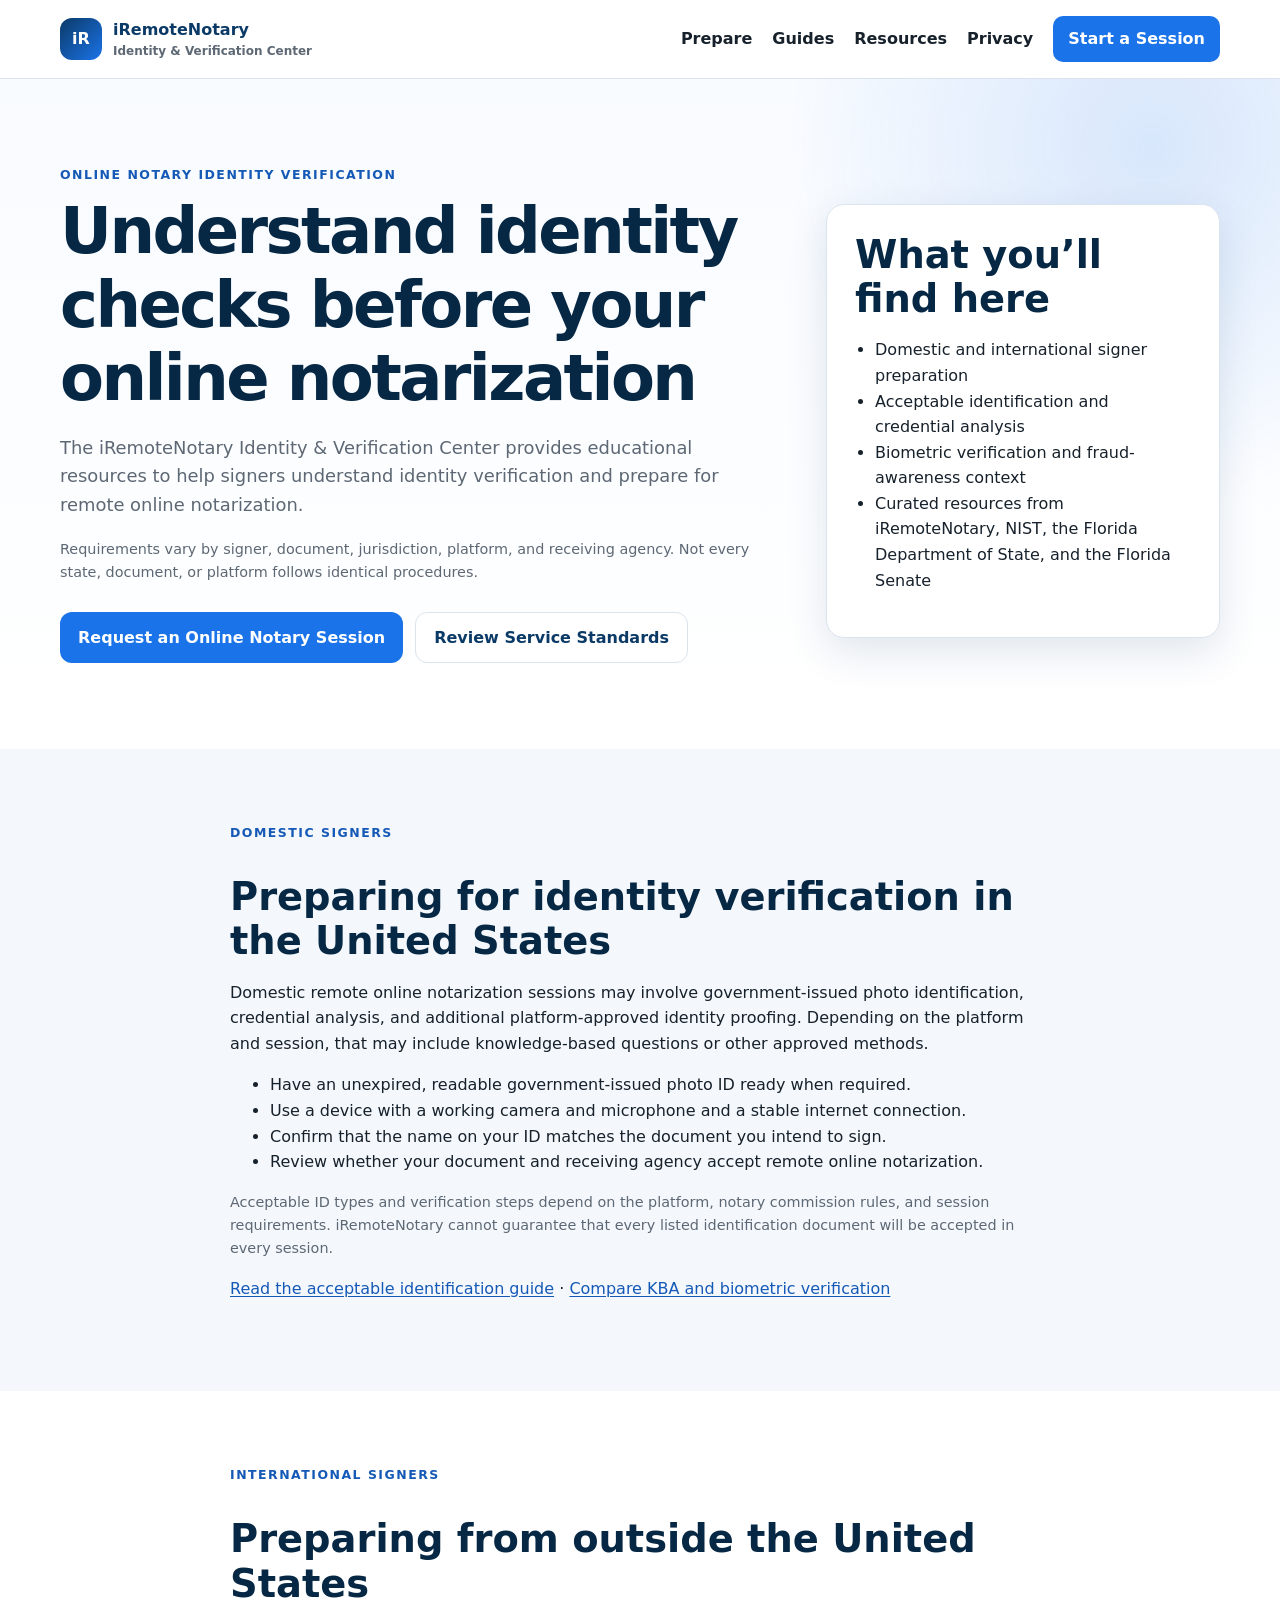
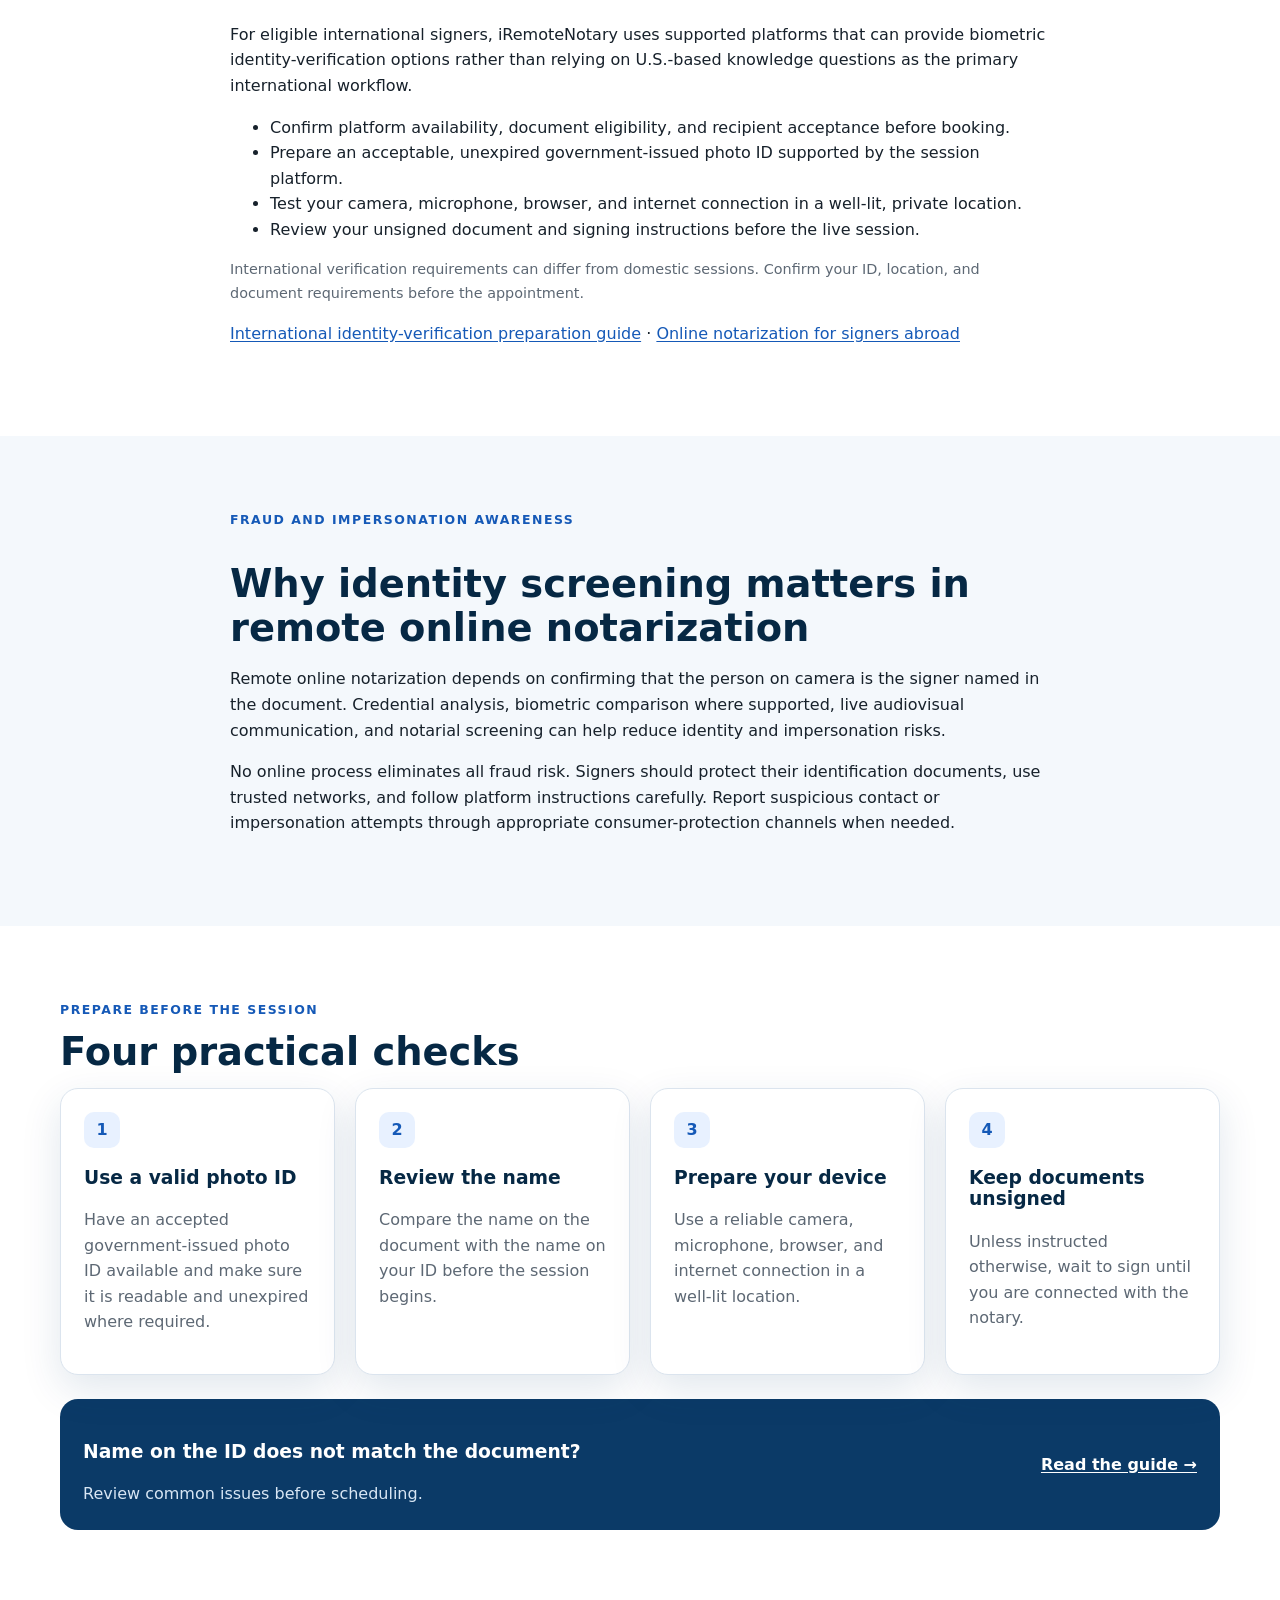
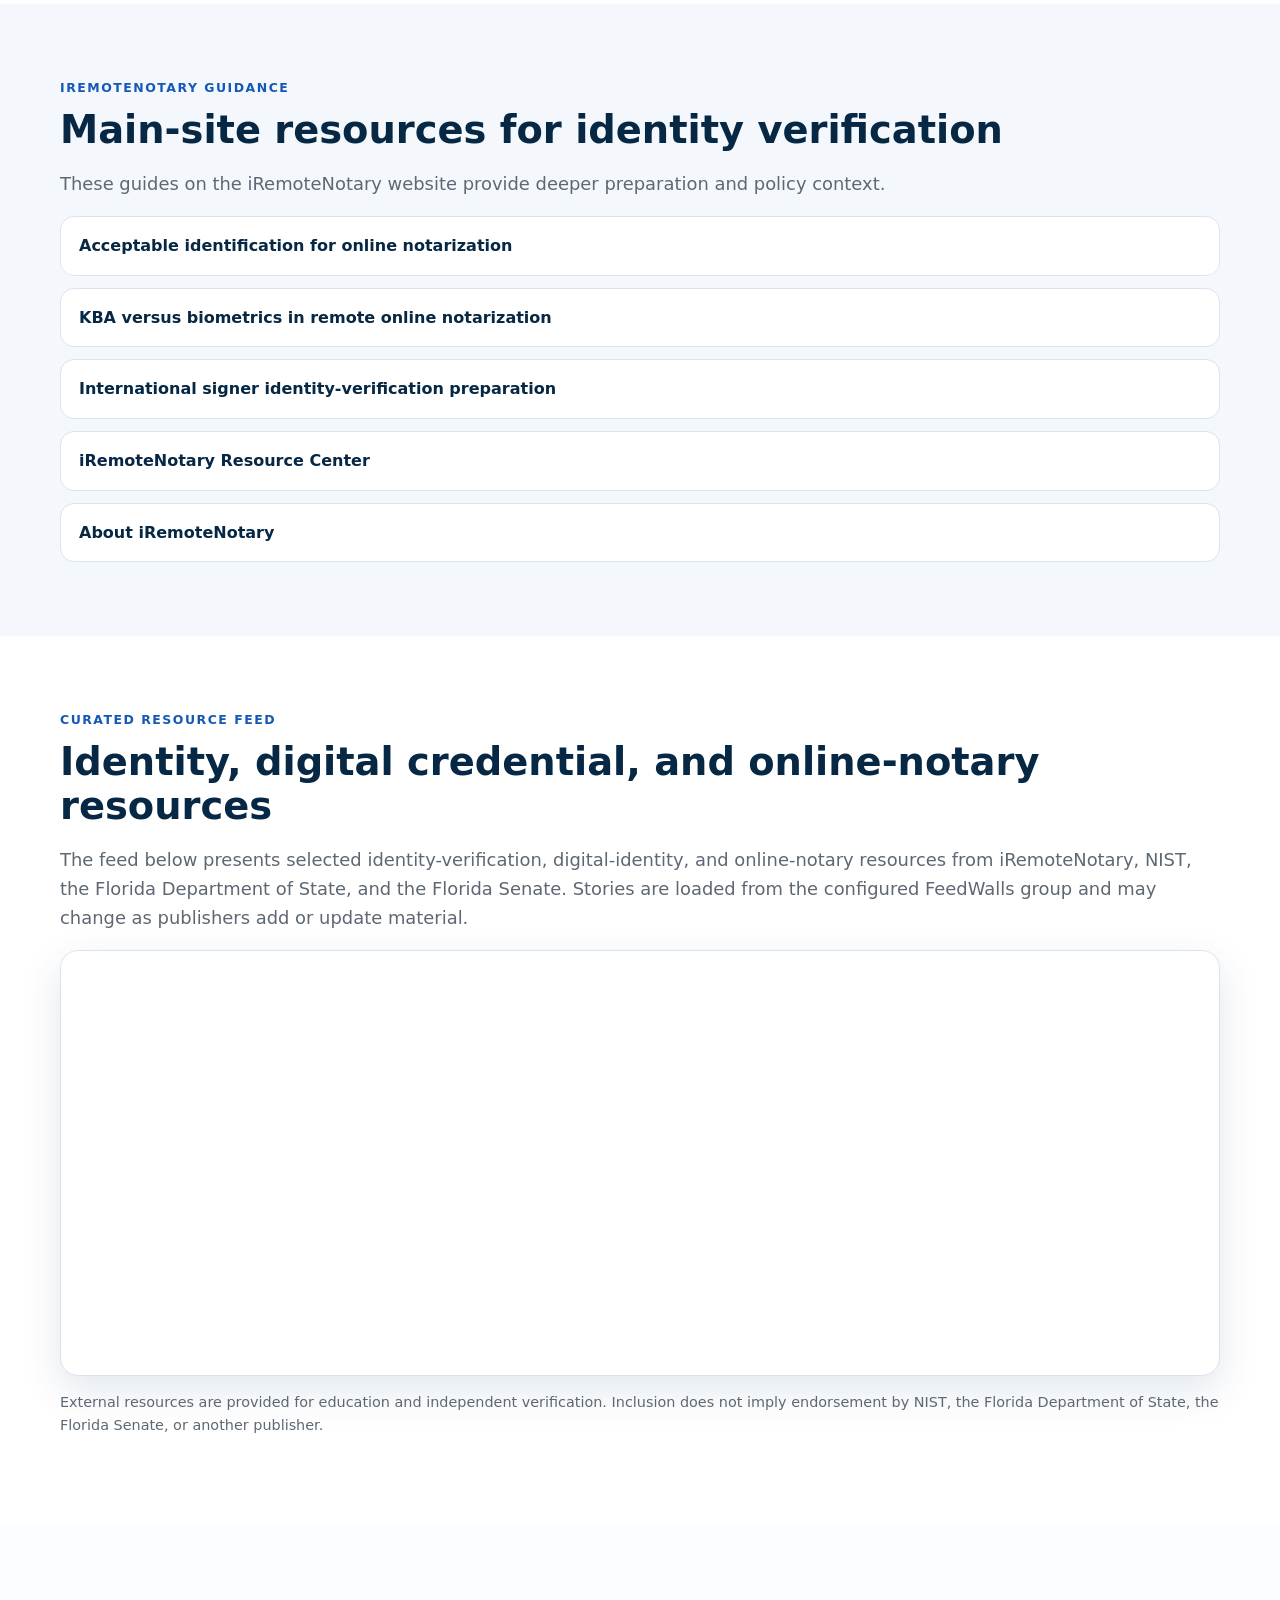
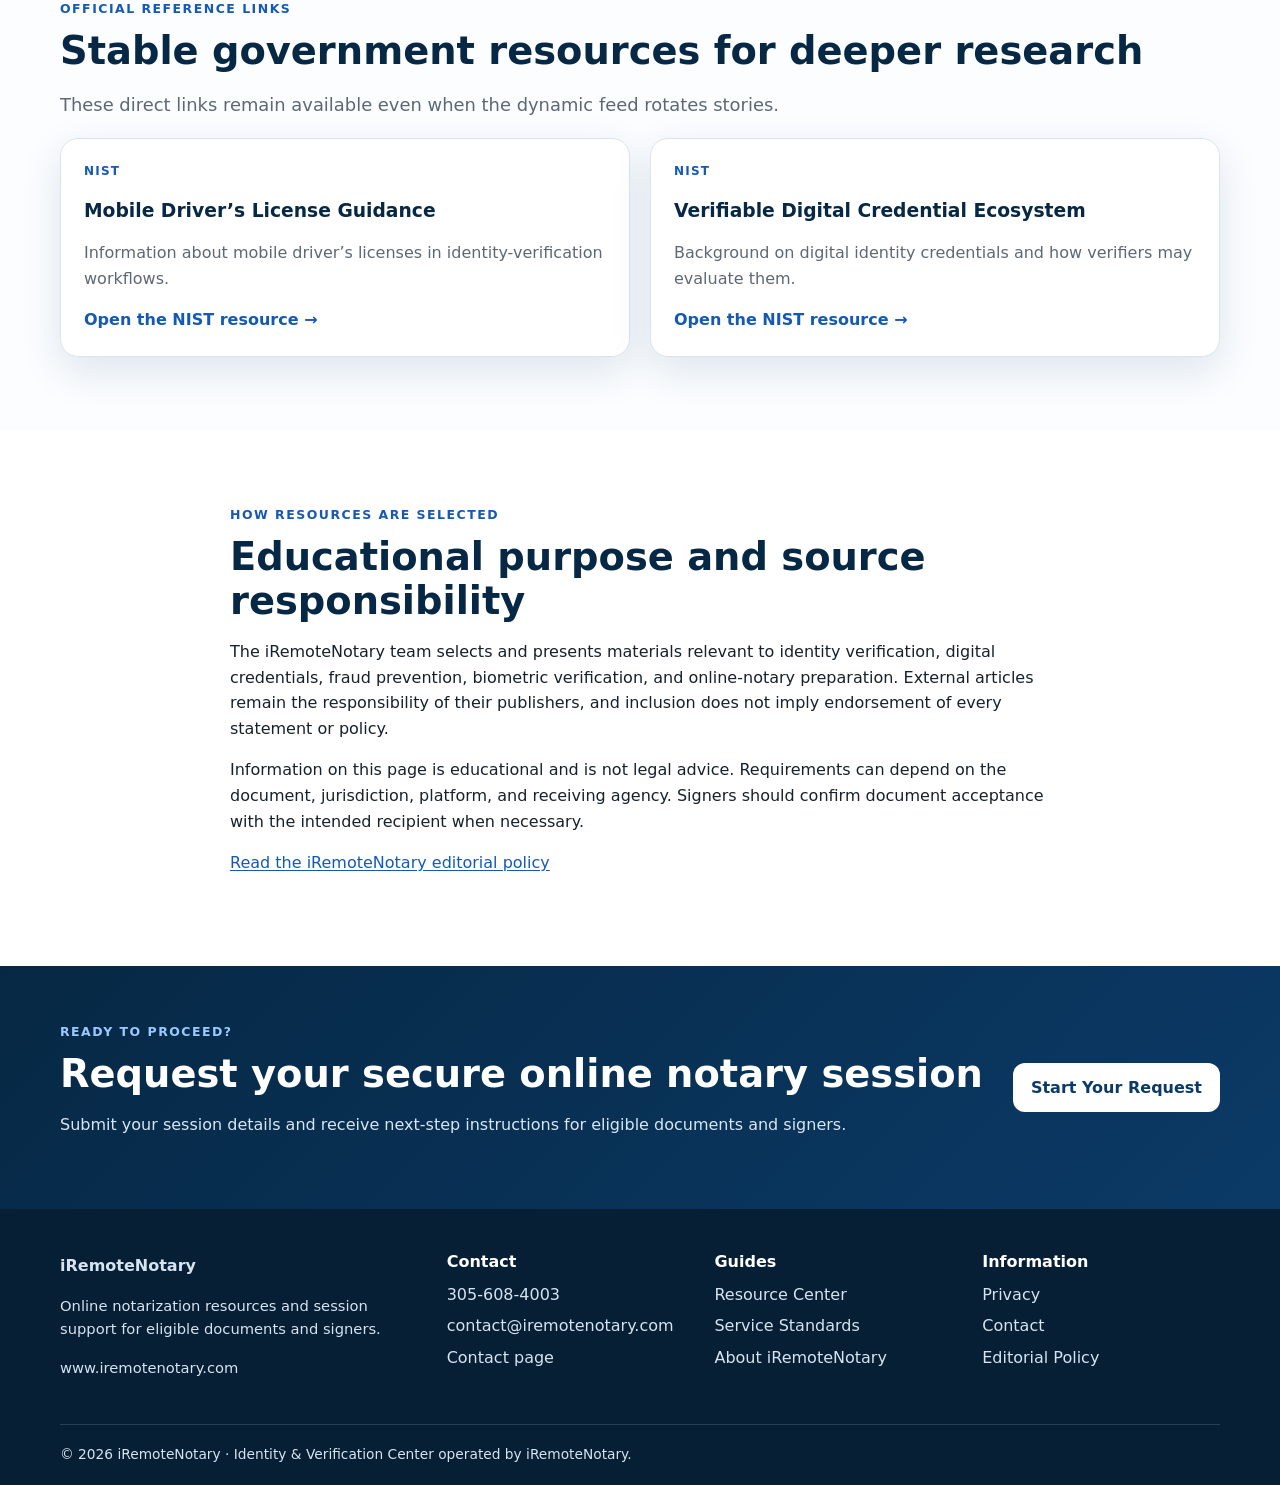
==== commit 94328be3: "fix(identity-center): align FeedWalls sources and widget Co-authored-by: Cursor <cursoragent@cursor." ====
--- a/index.html
+++ b/index.html
@@ -60,7 +60,7 @@
         <a href="#prepare">Prepare</a>
         <a href="#guides">Guides</a>
         <a href="#resources">Resources</a>
-        <a href="/privacy.html">Privacy</a>
+        <a href="/privacy">Privacy</a>
         <a class="pill" href="https://www.iremotenotary.com/start?utm_source=netlify&amp;utm_medium=feedwall&amp;utm_campaign=identity_verification_center&amp;utm_content=start_session">Start a Session</a>
       </nav>
     </div>
@@ -85,7 +85,7 @@
             <li>Domestic and international signer preparation</li>
             <li>Acceptable identification and credential analysis</li>
             <li>Biometric verification and fraud-awareness context</li>
-            <li>Curated resources from iRemoteNotary, NIST, and the FTC</li>
+            <li>Curated resources from iRemoteNotary, NIST, the Florida Department of State, and the Florida Senate</li>
           </ul>
         </aside>
       </div>
@@ -186,13 +186,13 @@
     <section id="resources" class="section">
       <div class="wrap">
         <p class="eyebrow">Curated resource feed</p>
-        <h2>Identity, digital credential, and fraud-prevention resources</h2>
-        <p class="intro">The feed below presents selected identity-verification, digital-identity, fraud-prevention, and online-notary resources from iRemoteNotary and authoritative organizations. Stories are loaded from the configured FeedWalls group and may change as publishers add or update material.</p>
+        <h2>Identity, digital credential, and online-notary resources</h2>
+        <p class="intro">The feed below presents selected identity-verification, digital-identity, and online-notary resources from iRemoteNotary, NIST, the Florida Department of State, and the Florida Senate. Stories are loaded from the configured FeedWalls group and may change as publishers add or update material.</p>
         <!-- FeedWalls embed: content is managed externally (group 95969448, widget 153). Update stories in the FeedWalls dashboard; do not replace this iframe with hard-coded cards. -->
         <div class="widget">
           <iframe
             id="feedwalls-widget"
-            src="https://feedwalls.online/app/titles_thumbnail.php?groupID=95969448&amp;displayItems=15&amp;skin=card&amp;accent=%231a73e8&amp;dark=auto&amp;radius=8&amp;compact=0"
+            src="https://feedwalls.online/app/titles_thumbnail.php?groupID=95969448&amp;displayItems=15&amp;skin=list&amp;accent=%231a73e8&amp;dark=auto&amp;radius=8"
             title="Online Notary Identity and Verification Resources"
             loading="lazy"
             referrerpolicy="strict-origin-when-cross-origin"
@@ -201,7 +201,7 @@
         <noscript>
           <p>JavaScript is required to display the feed. Visit the <a href="https://www.iremotenotary.com/resources?utm_source=netlify&amp;utm_medium=feedwall&amp;utm_campaign=identity_verification_center&amp;utm_content=resource_center">iRemoteNotary Resource Center</a>.</p>
         </noscript>
-        <p class="fine">External resources are provided for education and independent verification. Inclusion does not imply endorsement by NIST, the FTC, or another agency.</p>
+        <p class="fine">External resources are provided for education and independent verification. Inclusion does not imply endorsement by NIST, the Florida Department of State, the Florida Senate, or another publisher.</p>
       </div>
     </section>
 
@@ -260,7 +260,7 @@
         <h2>Contact</h2>
         <a href="tel:+13056084003">305-608-4003</a>
         <a href="mailto:contact@iremotenotary.com">contact@iremotenotary.com</a>
-        <a href="/contact.html">Contact page</a>
+        <a href="/contact">Contact page</a>
       </div>
       <div>
         <h2>Guides</h2>
@@ -270,8 +270,8 @@
       </div>
       <div>
         <h2>Information</h2>
-        <a href="/privacy.html">Privacy</a>
-        <a href="/contact.html">Contact</a>
+        <a href="/privacy">Privacy</a>
+        <a href="/contact">Contact</a>
         <a href="https://www.iremotenotary.com/editorial-policy?utm_source=netlify&amp;utm_medium=feedwall&amp;utm_campaign=identity_verification_center&amp;utm_content=editorial_policy">Editorial Policy</a>
       </div>
     </div>
